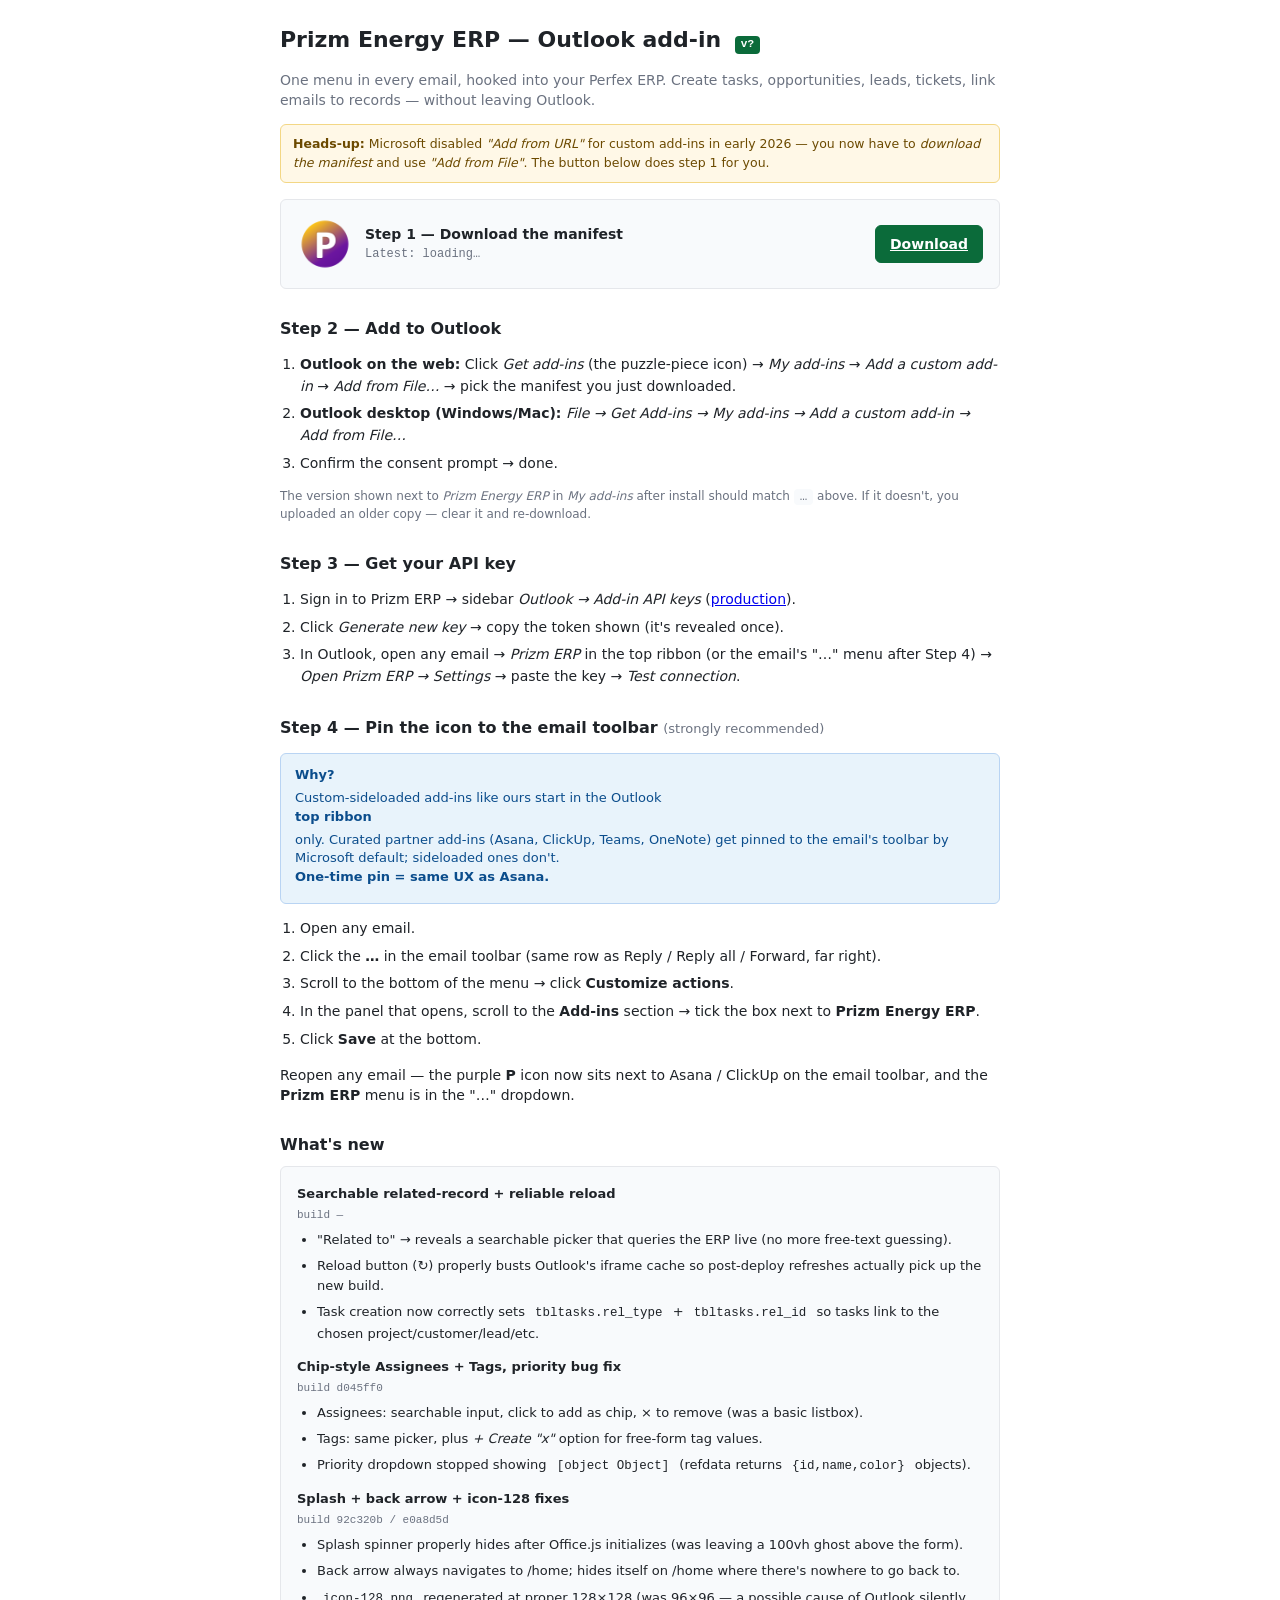
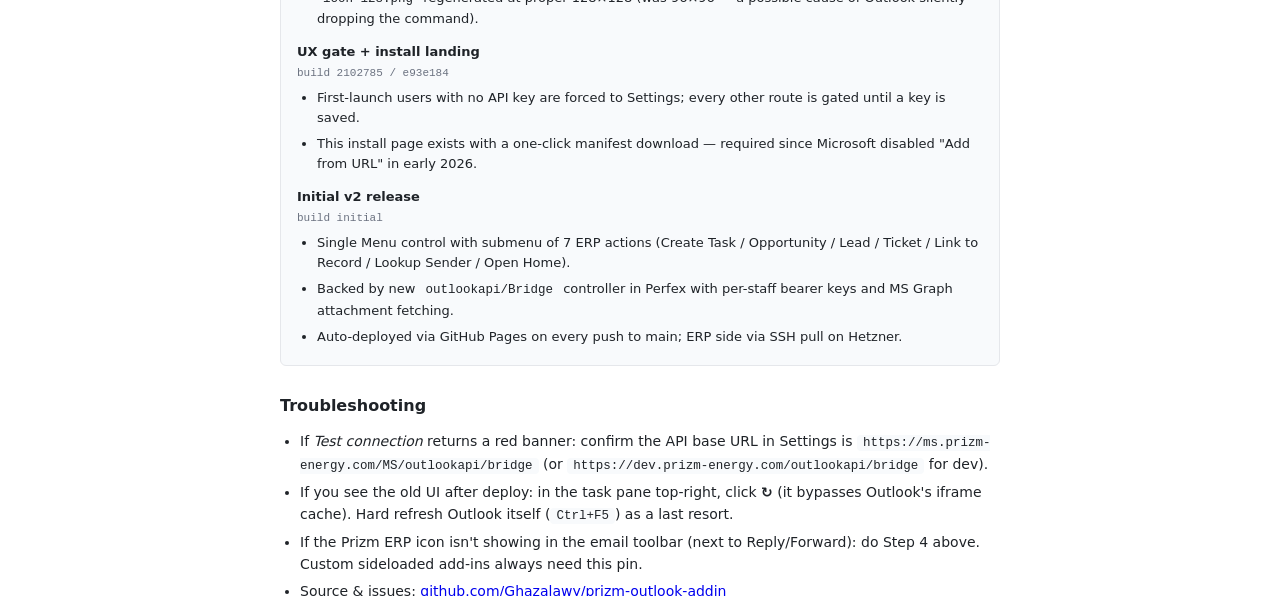
==== src/index.html @ 43ecca9c "feat(install): version stamping + changelog + prominent pin step User couldn't tell if the manifest " ====
<!doctype html>
<html lang="en">
<head>
  <meta charset="UTF-8" />
  <meta name="viewport" content="width=device-width, initial-scale=1" />
  <meta http-equiv="Cache-Control" content="no-cache, no-store, must-revalidate" />
  <title>Install — Prizm Energy ERP add-in</title>
  <link rel="stylesheet" href="styles/taskpane.css?v=DEPLOY_VERSION" />
  <style>
    body { max-width: 760px; margin: 0 auto; padding: 24px 20px 60px; font-size: 14px; }
    h1, h2 { margin: 0 0 8px; }
    h1 { font-size: 22px; }
    h2 { font-size: 16px; margin-top: 28px; }
    h3 { font-size: 14px; margin: 14px 0 4px; }
    ol, ul { padding-left: 20px; }
    ol li, ul li { margin: 6px 0; line-height: 1.55; }
    .download-row {
      display: flex; align-items: center; gap: 12px;
      padding: 16px; margin: 16px 0;
      background: var(--prizm-row); border: 1px solid var(--prizm-border);
      border-radius: var(--prizm-radius);
    }
    .download-row img { width: 56px; height: 56px; }
    .download-row .meta { flex: 1; }
    .download-row .meta .title { font-weight: 600; }
    .download-row .meta .sub   { color: var(--prizm-muted); font-size: 12px; margin-top: 2px; font-family: var(--prizm-mono); }
    code { background: var(--prizm-row); padding: 1px 6px; border-radius: 4px; font-size: 12.5px; }
    .changed-note {
      background: #fff8e7; border: 1px solid #f3d785; color: #6c4a00;
      padding: 10px 12px; border-radius: var(--prizm-radius); font-size: 12.5px;
      margin: 12px 0;
    }
    .pin-call {
      background: #e8f3fb; border: 1px solid #b9d4f3; color: #0b4d8c;
      padding: 12px 14px; border-radius: var(--prizm-radius);
      font-size: 13px; margin: 14px 0;
    }
    .pin-call strong { display: block; margin-bottom: 4px; }
    .changelog {
      background: var(--prizm-row); border: 1px solid var(--prizm-border);
      border-radius: var(--prizm-radius); padding: 12px 16px; margin: 10px 0;
    }
    .changelog .entry { margin: 6px 0 14px; }
    .changelog .entry:last-child { margin-bottom: 4px; }
    .changelog .entry h4 { margin: 4px 0 4px; font-size: 13px; }
    .changelog .entry .meta { font-family: var(--prizm-mono); font-size: 11px; color: var(--prizm-muted); }
    .changelog .entry ul { margin: 4px 0 0; font-size: 13px; }
    .ver-tag {
      display: inline-block;
      background: var(--prizm-primary); color: white;
      font-family: var(--prizm-mono);
      font-size: 11px; padding: 1px 6px;
      border-radius: 4px; margin-left: 6px;
    }
    @media (prefers-color-scheme: dark) {
      .changed-note { background: #2b220c; color: #f5d27b; border-color: #614a14; }
      .pin-call     { background: #0c1f2e; color: #b6d4f4; border-color: #244a73; }
    }
  </style>
</head>
<body class="ms-Fabric">

  <h1>Prizm Energy ERP — Outlook add-in <span id="verTag" class="ver-tag">loading…</span></h1>
  <p style="color: var(--prizm-muted)">
    One menu in every email, hooked into your Perfex ERP. Create tasks,
    opportunities, leads, tickets, link emails to records — without leaving Outlook.
  </p>

  <div class="changed-note">
    <strong>Heads-up:</strong> Microsoft disabled <em>"Add from URL"</em> for custom add-ins
    in early 2026 — you now have to <em>download the manifest</em> and use <em>"Add from File"</em>.
    The button below does step 1 for you.
  </div>

  <div class="download-row">
    <img src="assets/icon-64.png" alt="" />
    <div class="meta">
      <div class="title">Step 1 — Download the manifest</div>
      <div class="sub" id="dlMeta">Latest: loading…</div>
    </div>
    <a class="btn" href="manifest.xml" download="prizm-outlook-addin-manifest.xml">Download</a>
  </div>

  <h2>Step 2 — Add to Outlook</h2>
  <ol>
    <li><strong>Outlook on the web:</strong> Click <em>Get add-ins</em> (the puzzle-piece icon) → <em>My add-ins</em> → <em>Add a custom add-in</em> → <em>Add from File…</em> → pick the manifest you just downloaded.</li>
    <li><strong>Outlook desktop (Windows/Mac):</strong> <em>File → Get Add-ins → My add-ins → Add a custom add-in → Add from File…</em></li>
    <li>Confirm the consent prompt → done.</li>
  </ol>
  <p class="meta" style="color: var(--prizm-muted); font-size: 12px; margin-top: 6px;">
    The version shown next to <em>Prizm Energy ERP</em> in <em>My add-ins</em> after install should match
    <code id="manifestVerInline">…</code> above. If it doesn't, you uploaded an older copy — clear it
    and re-download.
  </p>

  <h2>Step 3 — Get your API key</h2>
  <ol>
    <li>Sign in to Prizm ERP → sidebar <em>Outlook → Add-in API keys</em>
        (<a href="https://ms.prizm-energy.com/MS/admin/outlookapi/keys" target="_blank" rel="noopener">production</a>).</li>
    <li>Click <em>Generate new key</em> → copy the token shown (it's revealed once).</li>
    <li>In Outlook, open any email → <em>Prizm ERP</em> in the top ribbon (or the email's "…" menu after Step 4) → <em>Open Prizm ERP → Settings</em> → paste the key → <em>Test connection</em>.</li>
  </ol>

  <h2>Step 4 — Pin the icon to the email toolbar <span style="color: var(--prizm-muted); font-weight: normal; font-size: 13px;">(strongly recommended)</span></h2>

  <div class="pin-call">
    <strong>Why?</strong>
    Custom-sideloaded add-ins like ours start in the Outlook <strong>top ribbon</strong> only.
    Curated partner add-ins (Asana, ClickUp, Teams, OneNote) get pinned to the email's
    toolbar by Microsoft default; sideloaded ones don't. <strong>One-time pin = same UX as Asana.</strong>
  </div>

  <ol>
    <li>Open any email.</li>
    <li>Click the <strong>…</strong> in the email toolbar (same row as Reply / Reply all / Forward, far right).</li>
    <li>Scroll to the bottom of the menu → click <strong>Customize actions</strong>.</li>
    <li>In the panel that opens, scroll to the <strong>Add-ins</strong> section → tick the box next to <strong>Prizm Energy ERP</strong>.</li>
    <li>Click <strong>Save</strong> at the bottom.</li>
  </ol>
  <p>Reopen any email — the purple <strong>P</strong> icon now sits next to Asana / ClickUp on the email toolbar, and the <strong>Prizm ERP</strong> menu is in the "…" dropdown.</p>

  <h2>What's new</h2>
  <div class="changelog">

    <div class="entry">
      <h4>Searchable related-record + reliable reload</h4>
      <div class="meta" id="latestBuildTag">build —</div>
      <ul>
        <li>"Related to" → reveals a searchable picker that queries the ERP live (no more free-text guessing).</li>
        <li>Reload button (↻) properly busts Outlook's iframe cache so post-deploy refreshes actually pick up the new build.</li>
        <li>Task creation now correctly sets <code>tbltasks.rel_type</code> + <code>tbltasks.rel_id</code> so tasks link to the chosen project/customer/lead/etc.</li>
      </ul>
    </div>

    <div class="entry">
      <h4>Chip-style Assignees + Tags, priority bug fix</h4>
      <div class="meta">build d045ff0</div>
      <ul>
        <li>Assignees: searchable input, click to add as chip, × to remove (was a basic listbox).</li>
        <li>Tags: same picker, plus <em>+ Create "x"</em> option for free-form tag values.</li>
        <li>Priority dropdown stopped showing <code>[object Object]</code> (refdata returns <code>{id,name,color}</code> objects).</li>
      </ul>
    </div>

    <div class="entry">
      <h4>Splash + back arrow + icon-128 fixes</h4>
      <div class="meta">build 92c320b / e0a8d5d</div>
      <ul>
        <li>Splash spinner properly hides after Office.js initializes (was leaving a 100vh ghost above the form).</li>
        <li>Back arrow always navigates to /home; hides itself on /home where there's nowhere to go back to.</li>
        <li><code>icon-128.png</code> regenerated at proper 128×128 (was 96×96 — a possible cause of Outlook silently dropping the command).</li>
      </ul>
    </div>

    <div class="entry">
      <h4>UX gate + install landing</h4>
      <div class="meta">build 2102785 / e93e184</div>
      <ul>
        <li>First-launch users with no API key are forced to Settings; every other route is gated until a key is saved.</li>
        <li>This install page exists with a one-click manifest download — required since Microsoft disabled "Add from URL" in early 2026.</li>
      </ul>
    </div>

    <div class="entry">
      <h4>Initial v2 release</h4>
      <div class="meta">build initial</div>
      <ul>
        <li>Single Menu control with submenu of 7 ERP actions (Create Task / Opportunity / Lead / Ticket / Link to Record / Lookup Sender / Open Home).</li>
        <li>Backed by new <code>outlookapi/Bridge</code> controller in Perfex with per-staff bearer keys and MS Graph attachment fetching.</li>
        <li>Auto-deployed via GitHub Pages on every push to main; ERP side via SSH pull on Hetzner.</li>
      </ul>
    </div>

  </div>

  <h2>Troubleshooting</h2>
  <ul>
    <li>If <em>Test connection</em> returns a red banner: confirm the API base URL in Settings is <code>https://ms.prizm-energy.com/MS/outlookapi/bridge</code> (or <code>https://dev.prizm-energy.com/outlookapi/bridge</code> for dev).</li>
    <li>If you see the old UI after deploy: in the task pane top-right, click <strong>↻</strong> (it bypasses Outlook's iframe cache). Hard refresh Outlook itself (<code>Ctrl+F5</code>) as a last resort.</li>
    <li>If the Prizm ERP icon isn't showing in the email toolbar (next to Reply/Forward): do Step 4 above. Custom sideloaded add-ins always need this pin.</li>
    <li>Source &amp; issues: <a href="https://github.com/Ghazalawy/prizm-outlook-addin" target="_blank" rel="noopener">github.com/Ghazalawy/prizm-outlook-addin</a></li>
  </ul>

  <script>
    (function () {
      fetch('release-info.json', { cache: 'no-store' })
        .then((r) => r.json())
        .then((info) => {
          const vt = document.getElementById('verTag');
          const dl = document.getElementById('dlMeta');
          const inline = document.getElementById('manifestVerInline');
          const latest = document.getElementById('latestBuildTag');
          if (vt) vt.textContent = 'v' + info.manifestVersion;
          if (inline) inline.textContent = info.manifestVersion;
          if (dl) {
            const when = info.deployedAt ? new Date(info.deployedAt).toUTCString() : '';
            dl.textContent =
              'manifest v' + info.manifestVersion +
              '  •  build ' + info.buildId +
              (when ? '  •  deployed ' + when : '');
          }
          if (latest) latest.textContent = 'build ' + info.buildId;
        })
        .catch(() => {
          const vt = document.getElementById('verTag'); if (vt) vt.textContent = 'v?';
        });
    })();
  </script>
</body>
</html>
---- src/styles/taskpane.css ----
/* =========================================================================
   Prizm ERP add-in — taskpane styles
   Goals: clean, Fluent-flavoured, dark/light aware, no jQuery, no Select2.
   ========================================================================= */

:root {
  --prizm-primary: #0b6b3a;        /* Prizm Energy green */
  --prizm-primary-hover: #0e8047;
  --prizm-accent: #f7a800;
  --prizm-bg: #ffffff;
  --prizm-fg: #1f2328;
  --prizm-muted: #6b7280;
  --prizm-border: #e5e7eb;
  --prizm-row: #f8fafc;
  --prizm-danger: #b3261e;
  --prizm-radius: 6px;
  --prizm-shadow: 0 1px 2px rgba(0,0,0,.06), 0 1px 3px rgba(0,0,0,.08);
  --prizm-mono: ui-monospace, SFMono-Regular, Menlo, Consolas, monospace;
}

@media (prefers-color-scheme: dark) {
  :root {
    --prizm-bg: #1f2328;
    --prizm-fg: #f3f4f6;
    --prizm-muted: #9ca3af;
    --prizm-border: #374151;
    --prizm-row: #262b31;
  }
}

* { box-sizing: border-box; }
html, body {
  margin: 0;
  padding: 0;
  height: 100%;
  background: var(--prizm-bg);
  color: var(--prizm-fg);
  font-family: "Segoe UI", system-ui, -apple-system, "Helvetica Neue", Arial, sans-serif;
  font-size: 13px;
  line-height: 1.45;
}

/* ---------- Splash ---------- */
.splash {
  display: flex; flex-direction: column; align-items: center; justify-content: center;
  height: 100%; gap: 10px;
}

/* The [hidden] attribute would normally apply display:none, but the class
   rules above override it on specificity. These explicit selectors restore
   the standard behaviour so JS toggling `el.hidden = true` actually hides
   the element instead of leaving a 100%-tall ghost in the layout. */
.splash[hidden],
.topbar[hidden],
.view[hidden],
.footer[hidden] { display: none !important; }
.splash__logo { width: 64px; height: 64px; object-fit: contain; }
.splash__title { font-size: 14px; color: var(--prizm-muted); }
.splash__spinner {
  width: 20px; height: 20px;
  border: 2px solid var(--prizm-border);
  border-top-color: var(--prizm-primary);
  border-radius: 50%;
  animation: spin 0.8s linear infinite;
}
@keyframes spin { to { transform: rotate(360deg); } }

/* ---------- Topbar ---------- */
.topbar {
  display: flex; align-items: center; gap: 8px;
  padding: 8px 10px;
  border-bottom: 1px solid var(--prizm-border);
  background: var(--prizm-bg);
  position: sticky; top: 0; z-index: 10;
}
.topbar__back, .topbar__reload {
  background: transparent;
  border: 1px solid transparent;
  color: var(--prizm-fg);
  width: 28px; height: 28px;
  border-radius: var(--prizm-radius);
  cursor: pointer;
  font-size: 16px;
  line-height: 1;
}
.topbar__back:hover, .topbar__reload:hover {
  background: var(--prizm-row);
  border-color: var(--prizm-border);
}
.topbar__crumb {
  flex: 1;
  font-weight: 600;
  font-size: 13px;
  overflow: hidden;
  text-overflow: ellipsis;
  white-space: nowrap;
}

/* ---------- Main view ---------- */
.view { padding: 12px; }

/* ---------- Cards (used by home / link-record / lookup-sender) ---------- */
.card {
  background: var(--prizm-row);
  border: 1px solid var(--prizm-border);
  border-radius: var(--prizm-radius);
  padding: 10px 12px;
  margin-bottom: 8px;
}
.card h3 { margin: 0 0 4px 0; font-size: 13px; }
.card p  { margin: 0; color: var(--prizm-muted); font-size: 12px; }

/* ---------- Action grid (Home view) ---------- */
.action-grid {
  display: grid;
  grid-template-columns: 1fr 1fr;
  gap: 8px;
}
.action-tile {
  display: flex; flex-direction: column; align-items: flex-start;
  background: var(--prizm-row);
  border: 1px solid var(--prizm-border);
  border-radius: var(--prizm-radius);
  padding: 10px;
  cursor: pointer;
  text-align: left;
  color: var(--prizm-fg);
  font: inherit;
  transition: transform 0.05s ease, border-color 0.1s ease;
}
.action-tile:hover { border-color: var(--prizm-primary); }
.action-tile:active { transform: scale(0.98); }
.action-tile__icon { font-size: 18px; margin-bottom: 6px; }
.action-tile__title { font-weight: 600; font-size: 12.5px; }
.action-tile__sub   { color: var(--prizm-muted); font-size: 11.5px; margin-top: 2px; }

/* ---------- Email context banner ---------- */
.ctx {
  font-size: 11.5px;
  background: var(--prizm-row);
  border: 1px solid var(--prizm-border);
  border-radius: var(--prizm-radius);
  padding: 8px 10px;
  margin-bottom: 10px;
}
.ctx__row { display: flex; gap: 6px; align-items: baseline; }
.ctx__label { color: var(--prizm-muted); min-width: 50px; }
.ctx__value { flex: 1; overflow: hidden; text-overflow: ellipsis; white-space: nowrap; }

/* ---------- Forms ---------- */
.field { margin-bottom: 10px; }
.field__row { display: flex; gap: 8px; }
.field__row > .field { flex: 1; margin-bottom: 0; }
.field label {
  display: block; font-size: 11.5px; font-weight: 600;
  margin-bottom: 4px; color: var(--prizm-fg);
}
.field .required { color: var(--prizm-danger); margin-left: 2px; }
.field input[type="text"],
.field input[type="number"],
.field input[type="email"],
.field input[type="date"],
.field input[type="search"],
.field textarea,
.field select {
  width: 100%;
  padding: 6px 8px;
  border: 1px solid var(--prizm-border);
  border-radius: var(--prizm-radius);
  background: var(--prizm-bg);
  color: var(--prizm-fg);
  font: inherit;
  outline: none;
}
.field textarea { min-height: 70px; resize: vertical; font-family: inherit; }
.field input:focus, .field select:focus, .field textarea:focus {
  border-color: var(--prizm-primary);
  box-shadow: 0 0 0 2px rgba(11,107,58,0.15);
}
.field__hint { font-size: 11px; color: var(--prizm-muted); margin-top: 3px; }
.field__check { display: flex; align-items: center; gap: 6px; font-size: 12px; }

/* ---------- Buttons ---------- */
.btn {
  appearance: none;
  border: 1px solid var(--prizm-primary);
  background: var(--prizm-primary);
  color: white;
  padding: 8px 14px;
  font: inherit; font-weight: 600;
  border-radius: var(--prizm-radius);
  cursor: pointer;
  display: inline-flex; align-items: center; gap: 6px;
}
.btn:hover { background: var(--prizm-primary-hover); border-color: var(--prizm-primary-hover); }
.btn:disabled { opacity: 0.55; cursor: not-allowed; }
.btn--ghost {
  background: transparent;
  color: var(--prizm-fg);
  border-color: var(--prizm-border);
}
.btn--ghost:hover { background: var(--prizm-row); border-color: var(--prizm-muted); }
.btn--block { width: 100%; justify-content: center; }
.btn-row { display: flex; gap: 8px; margin-top: 10px; }

/* ---------- Chips picker (searchable multi-select) ---------- */
.chips { position: relative; }
.chips__row {
  display: flex; flex-wrap: wrap; gap: 4px;
  min-height: 22px;
  margin-bottom: 4px;
}
.chip {
  display: inline-flex; align-items: center; gap: 2px;
  background: var(--prizm-primary); color: white;
  padding: 2px 4px 2px 8px;
  border-radius: 12px;
  font-size: 11.5px;
  line-height: 1.4;
}
.chip__name { white-space: nowrap; }
.chip__x {
  background: transparent; border: none; color: white;
  cursor: pointer;
  width: 16px; height: 16px;
  padding: 0;
  border-radius: 50%;
  font-size: 14px;
  line-height: 1;
  display: inline-flex; align-items: center; justify-content: center;
}
.chip__x:hover { background: rgba(255,255,255,0.25); }

.chips__input {
  width: 100%;
  padding: 6px 8px;
  border: 1px solid var(--prizm-border);
  border-radius: var(--prizm-radius);
  background: var(--prizm-bg);
  color: var(--prizm-fg);
  font: inherit;
  outline: none;
}
.chips__input:focus { border-color: var(--prizm-primary); box-shadow: 0 0 0 2px rgba(11,107,58,0.15); }

.chips__dropdown {
  position: absolute; top: calc(100% + 2px); left: 0; right: 0;
  z-index: 50;
  background: var(--prizm-bg);
  border: 1px solid var(--prizm-border);
  border-radius: var(--prizm-radius);
  max-height: 200px; overflow-y: auto;
  box-shadow: var(--prizm-shadow);
}
.chips__opt {
  display: block; width: 100%;
  padding: 6px 10px;
  background: transparent; border: none; text-align: left;
  font: inherit; color: var(--prizm-fg);
  cursor: pointer;
}
.chips__opt:hover { background: var(--prizm-row); }
.chips__opt--create { color: var(--prizm-primary); font-weight: 500; }
.chips__opt-title { font-size: 12.5px; line-height: 1.3; }
.chips__opt-sub   { font-size: 11px; color: var(--prizm-muted); margin-top: 1px; }
.chips__empty {
  padding: 8px 10px; color: var(--prizm-muted); font-size: 12px;
}

/* ---------- Toasts / banners ---------- */
.banner {
  padding: 8px 10px;
  margin: 8px 0;
  border-radius: var(--prizm-radius);
  font-size: 12px;
}
.banner--ok    { background: #e7f6ec; color: #0b6b3a; border: 1px solid #b6e2c4; }
.banner--err   { background: #fde7e7; color: #b3261e; border: 1px solid #f3b9b9; }
.banner--info  { background: #e7f0fb; color: #0b4d8c; border: 1px solid #b9d4f3; }

/* ---------- Footer ---------- */
.footer {
  position: sticky; bottom: 0;
  padding: 6px 10px;
  border-top: 1px solid var(--prizm-border);
  background: var(--prizm-bg);
  font-size: 11px; color: var(--prizm-muted);
  display: flex; justify-content: center; gap: 6px;
}
.footer__sep { opacity: 0.5; }
.footer a { color: var(--prizm-muted); text-decoration: none; }
.footer a:hover { color: var(--prizm-primary); }
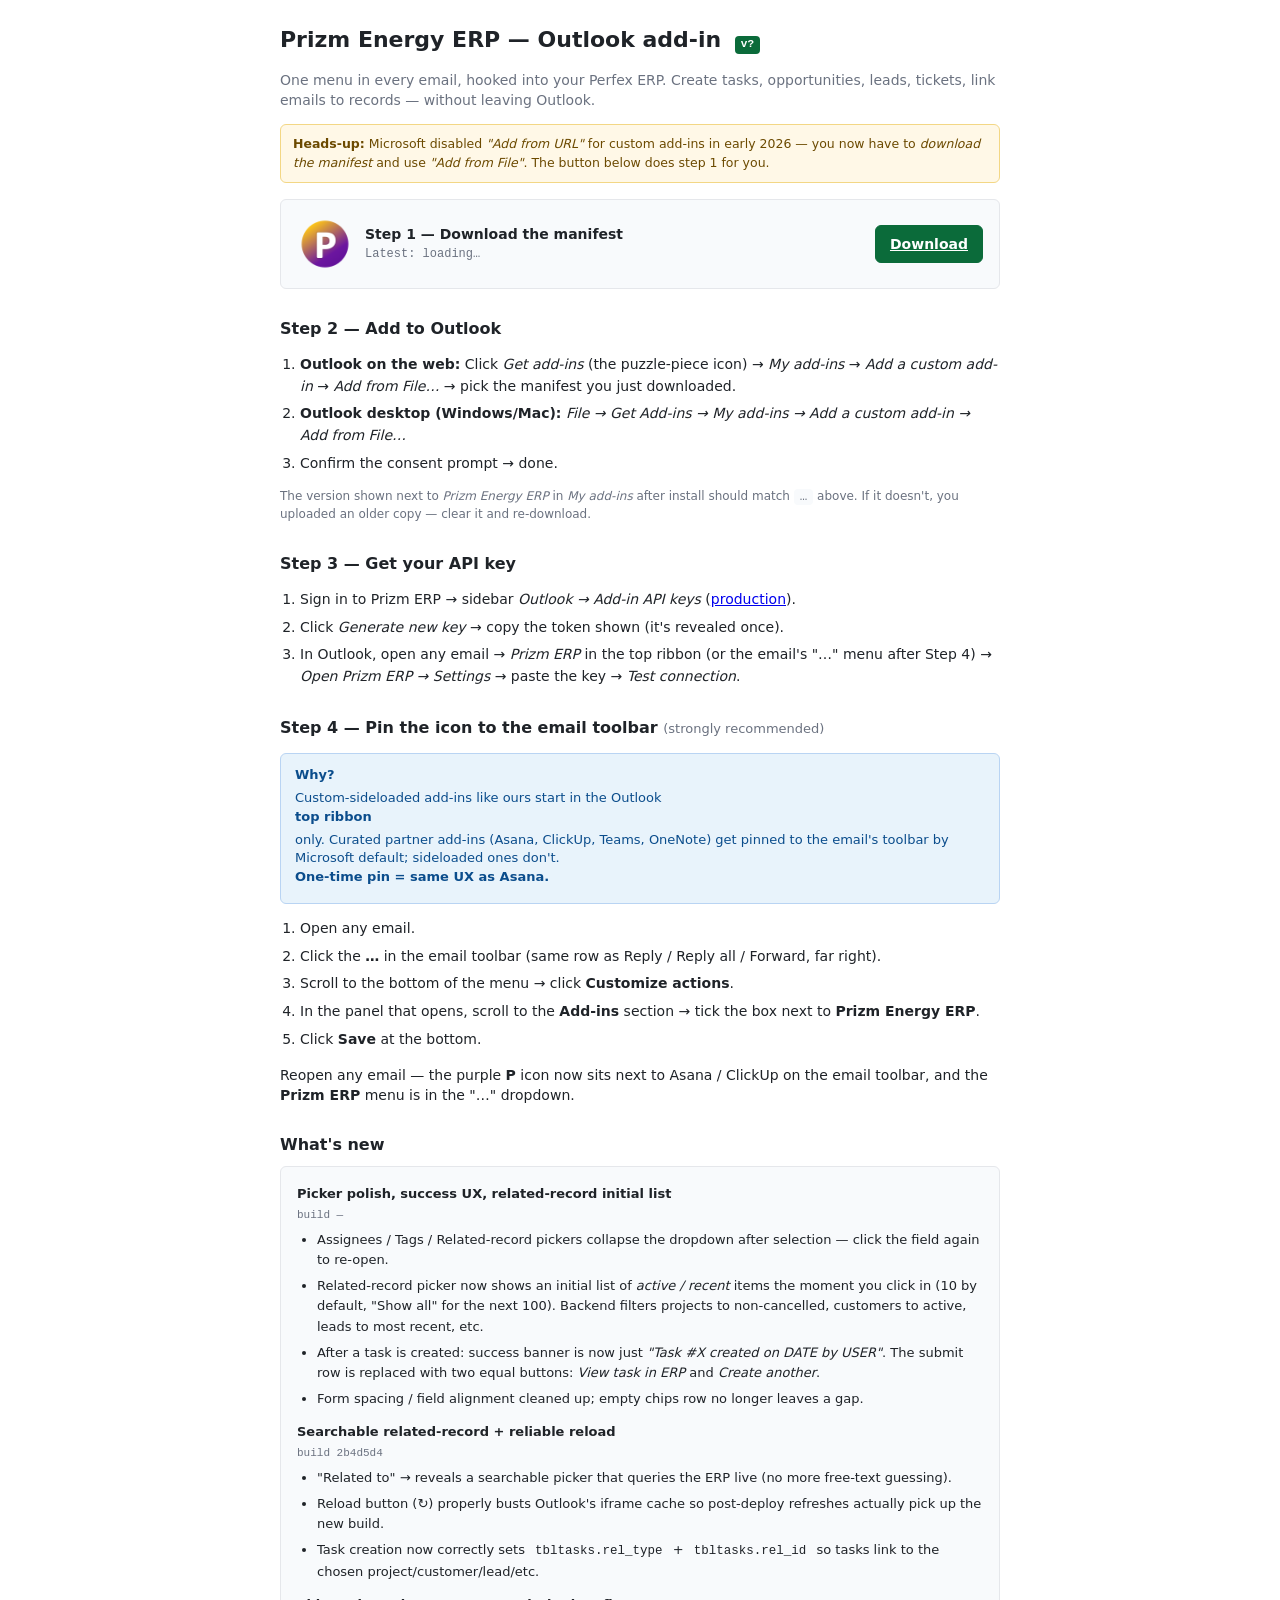
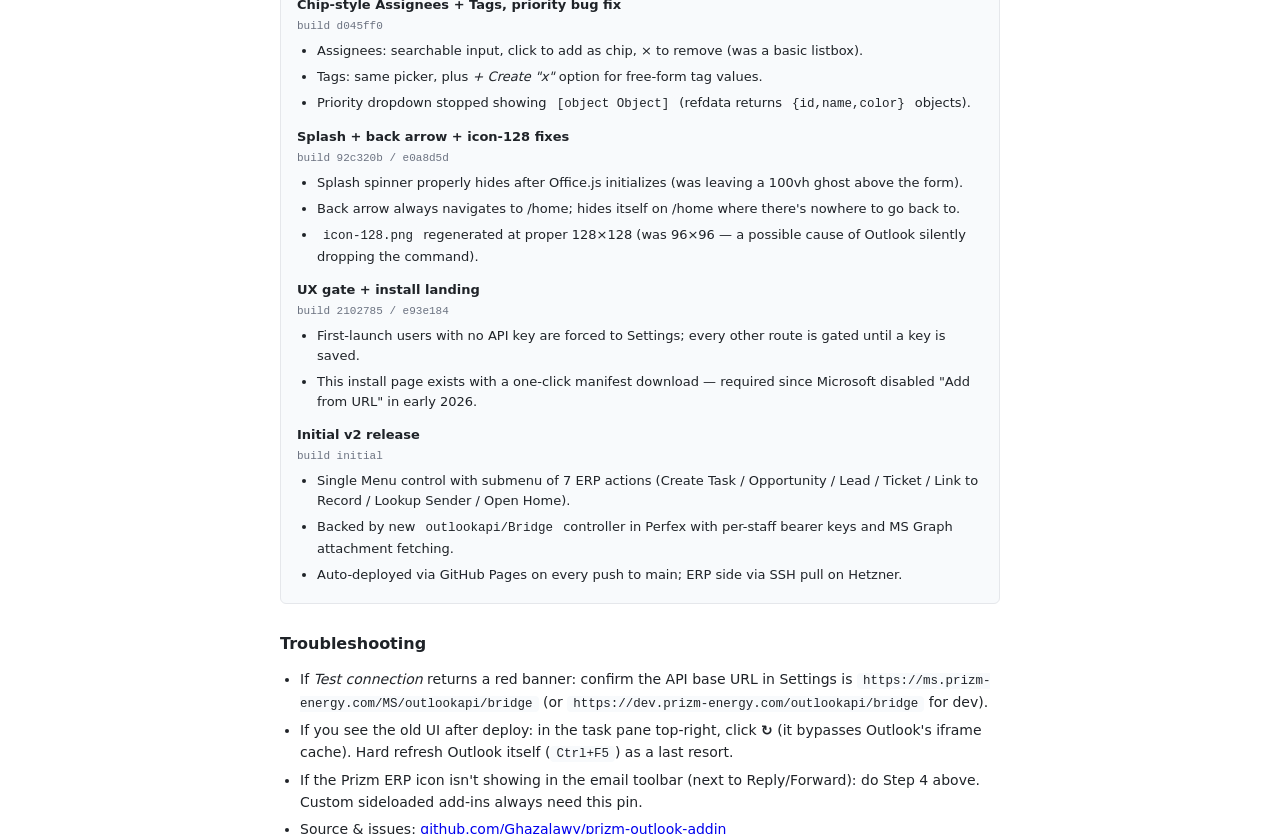
==== commit 7327844b: "feat(create-task): UX polish — collapse-on-pick, initial list, success buttons - ui.chipsPicker: pic" ====
--- a/src/index.html
+++ b/src/index.html
@@ -123,8 +123,19 @@
   <div class="changelog">
 
     <div class="entry">
+      <h4>Picker polish, success UX, related-record initial list</h4>
+      <div class="meta" id="latestBuildTag">build —</div>
+      <ul>
+        <li>Assignees / Tags / Related-record pickers collapse the dropdown after selection — click the field again to re-open.</li>
+        <li>Related-record picker now shows an initial list of <em>active / recent</em> items the moment you click in (10 by default, "Show all" for the next 100). Backend filters projects to non-cancelled, customers to active, leads to most recent, etc.</li>
+        <li>After a task is created: success banner is now just <em>"Task #X created on DATE by USER"</em>. The submit row is replaced with two equal buttons: <em>View task in ERP</em> and <em>Create another</em>.</li>
+        <li>Form spacing / field alignment cleaned up; empty chips row no longer leaves a gap.</li>
+      </ul>
+    </div>
+
+    <div class="entry">
       <h4>Searchable related-record + reliable reload</h4>
-      <div class="meta" id="latestBuildTag">build —</div>
+      <div class="meta">build 2b4d5d4</div>
       <ul>
         <li>"Related to" → reveals a searchable picker that queries the ERP live (no more free-text guessing).</li>
         <li>Reload button (↻) properly busts Outlook's iframe cache so post-deploy refreshes actually pick up the new build.</li>
--- a/src/styles/taskpane.css
+++ b/src/styles/taskpane.css
@@ -148,12 +148,12 @@
 .ctx__value { flex: 1; overflow: hidden; text-overflow: ellipsis; white-space: nowrap; }
 
 /* ---------- Forms ---------- */
-.field { margin-bottom: 10px; }
-.field__row { display: flex; gap: 8px; }
+.field { margin-bottom: 12px; }
+.field__row { display: flex; gap: 10px; align-items: flex-start; }
 .field__row > .field { flex: 1; margin-bottom: 0; }
 .field label {
   display: block; font-size: 11.5px; font-weight: 600;
-  margin-bottom: 4px; color: var(--prizm-fg);
+  margin-bottom: 5px; color: var(--prizm-fg);
 }
 .field .required { color: var(--prizm-danger); margin-left: 2px; }
 .field input[type="text"],
@@ -201,15 +201,17 @@
 }
 .btn--ghost:hover { background: var(--prizm-row); border-color: var(--prizm-muted); }
 .btn--block { width: 100%; justify-content: center; }
-.btn-row { display: flex; gap: 8px; margin-top: 10px; }
+.btn-row { display: flex; gap: 10px; margin-top: 14px; }
+.btn-row > .btn { flex: 1; justify-content: center; }
+.btn-row--split > .btn { flex: 1 1 50%; }
 
 /* ---------- Chips picker (searchable multi-select) ---------- */
 .chips { position: relative; }
 .chips__row {
   display: flex; flex-wrap: wrap; gap: 4px;
-  min-height: 22px;
   margin-bottom: 4px;
 }
+.chips__row:empty { display: none; }  /* no empty placeholder gap when nothing picked */
 .chip {
   display: inline-flex; align-items: center; gap: 2px;
   background: var(--prizm-primary); color: white;
@@ -260,7 +262,14 @@
   cursor: pointer;
 }
 .chips__opt:hover { background: var(--prizm-row); }
-.chips__opt--create { color: var(--prizm-primary); font-weight: 500; }
+.chips__opt--create  { color: var(--prizm-primary); font-weight: 500; }
+.chips__opt--showall {
+  color: var(--prizm-primary);
+  font-weight: 500;
+  border-top: 1px solid var(--prizm-border);
+  text-align: center;
+  background: var(--prizm-row);
+}
 .chips__opt-title { font-size: 12.5px; line-height: 1.3; }
 .chips__opt-sub   { font-size: 11px; color: var(--prizm-muted); margin-top: 1px; }
 .chips__empty {
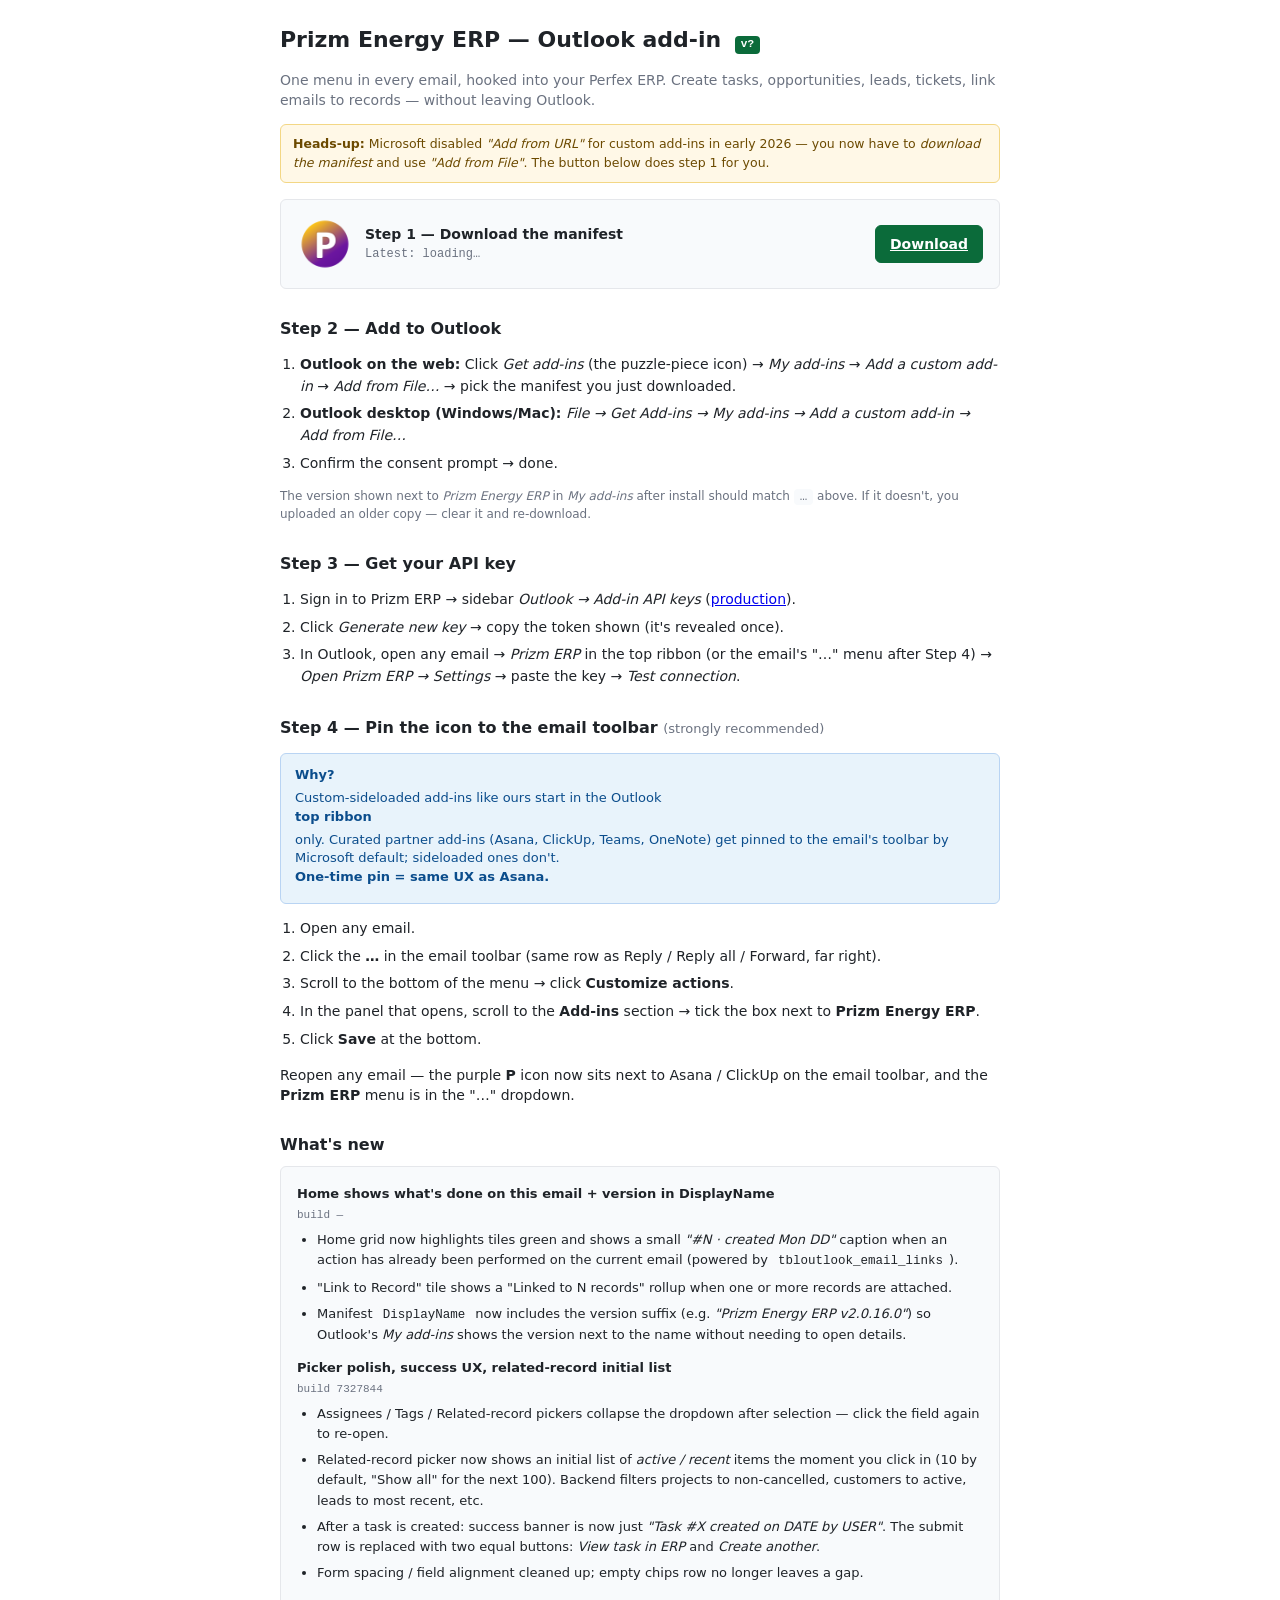
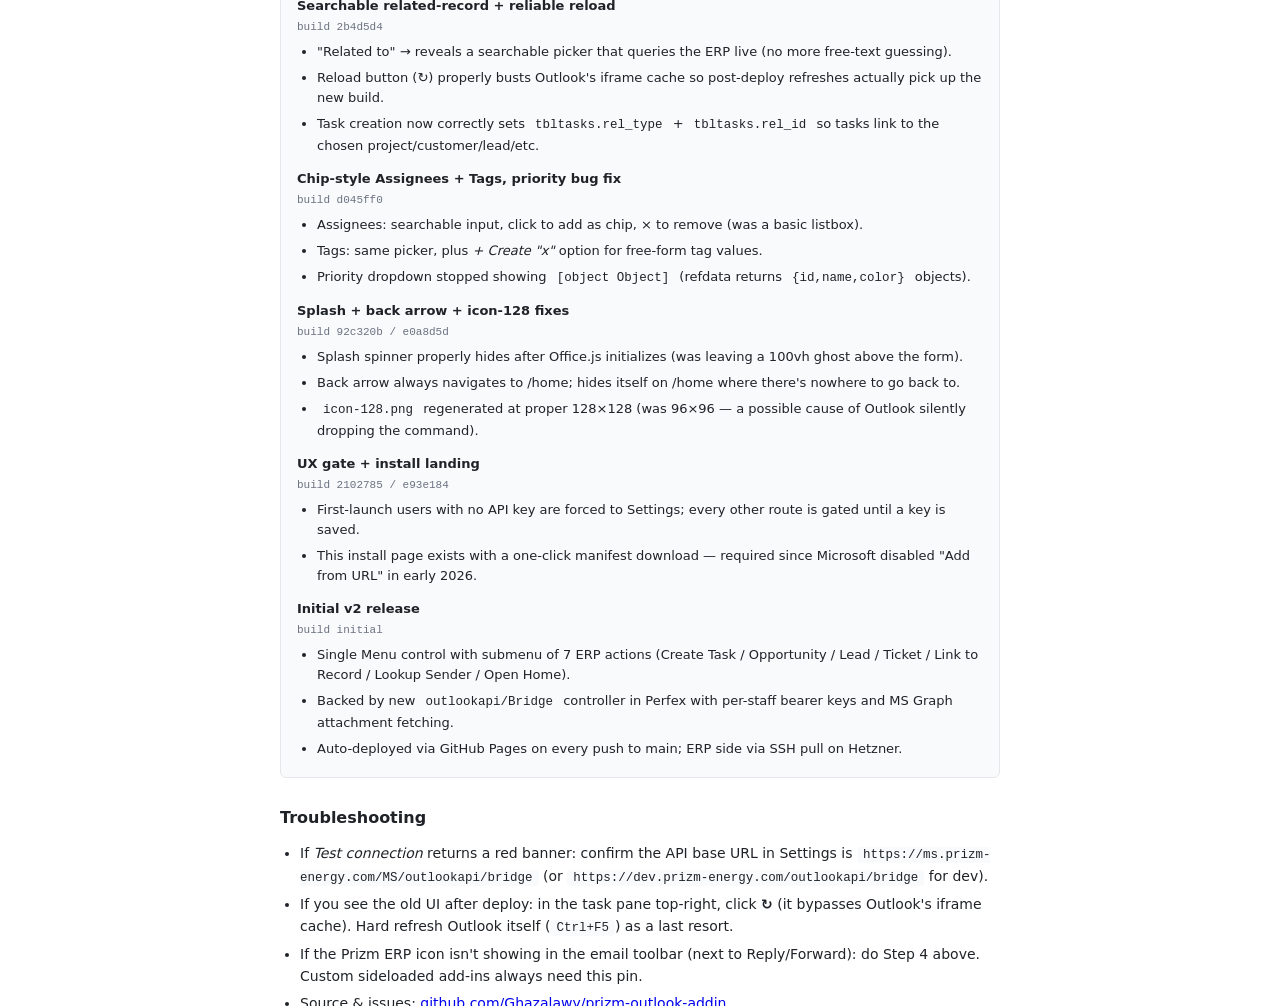
==== commit 5272df96: "feat: green Home tiles + version baked into DisplayName - views/home.js: fetches /email_status for t" ====
--- a/src/index.html
+++ b/src/index.html
@@ -123,8 +123,18 @@
   <div class="changelog">
 
     <div class="entry">
+      <h4>Home shows what's done on this email + version in DisplayName</h4>
+      <div class="meta" id="latestBuildTag">build —</div>
+      <ul>
+        <li>Home grid now highlights tiles green and shows a small <em>"#N · created Mon DD"</em> caption when an action has already been performed on the current email (powered by <code>tbloutlook_email_links</code>).</li>
+        <li>"Link to Record" tile shows a "Linked to N records" rollup when one or more records are attached.</li>
+        <li>Manifest <code>DisplayName</code> now includes the version suffix (e.g. <em>"Prizm Energy ERP v2.0.16.0"</em>) so Outlook's <em>My add-ins</em> shows the version next to the name without needing to open details.</li>
+      </ul>
+    </div>
+
+    <div class="entry">
       <h4>Picker polish, success UX, related-record initial list</h4>
-      <div class="meta" id="latestBuildTag">build —</div>
+      <div class="meta">build 7327844</div>
       <ul>
         <li>Assignees / Tags / Related-record pickers collapse the dropdown after selection — click the field again to re-open.</li>
         <li>Related-record picker now shows an initial list of <em>active / recent</em> items the moment you click in (10 by default, "Show all" for the next 100). Backend filters projects to non-cancelled, customers to active, leads to most recent, etc.</li>
--- a/src/styles/taskpane.css
+++ b/src/styles/taskpane.css
@@ -133,6 +133,23 @@
 .action-tile__icon { font-size: 18px; margin-bottom: 6px; }
 .action-tile__title { font-weight: 600; font-size: 12.5px; }
 .action-tile__sub   { color: var(--prizm-muted); font-size: 11.5px; margin-top: 2px; }
+.action-tile__done  {
+  font-size: 10.5px;
+  font-style: italic;
+  color: var(--prizm-primary);
+  margin-top: 4px;
+  font-weight: 500;
+}
+.action-tile--done {
+  background: #e7f6ec;
+  border-color: #b6e2c4;
+}
+.action-tile--done .action-tile__icon { color: var(--prizm-primary); }
+@media (prefers-color-scheme: dark) {
+  .action-tile--done { background: #14301e; border-color: #2a5b3a; }
+  .action-tile__done { color: #8fd6a8; }
+  .action-tile--done .action-tile__icon { color: #8fd6a8; }
+}
 
 /* ---------- Email context banner ---------- */
 .ctx {
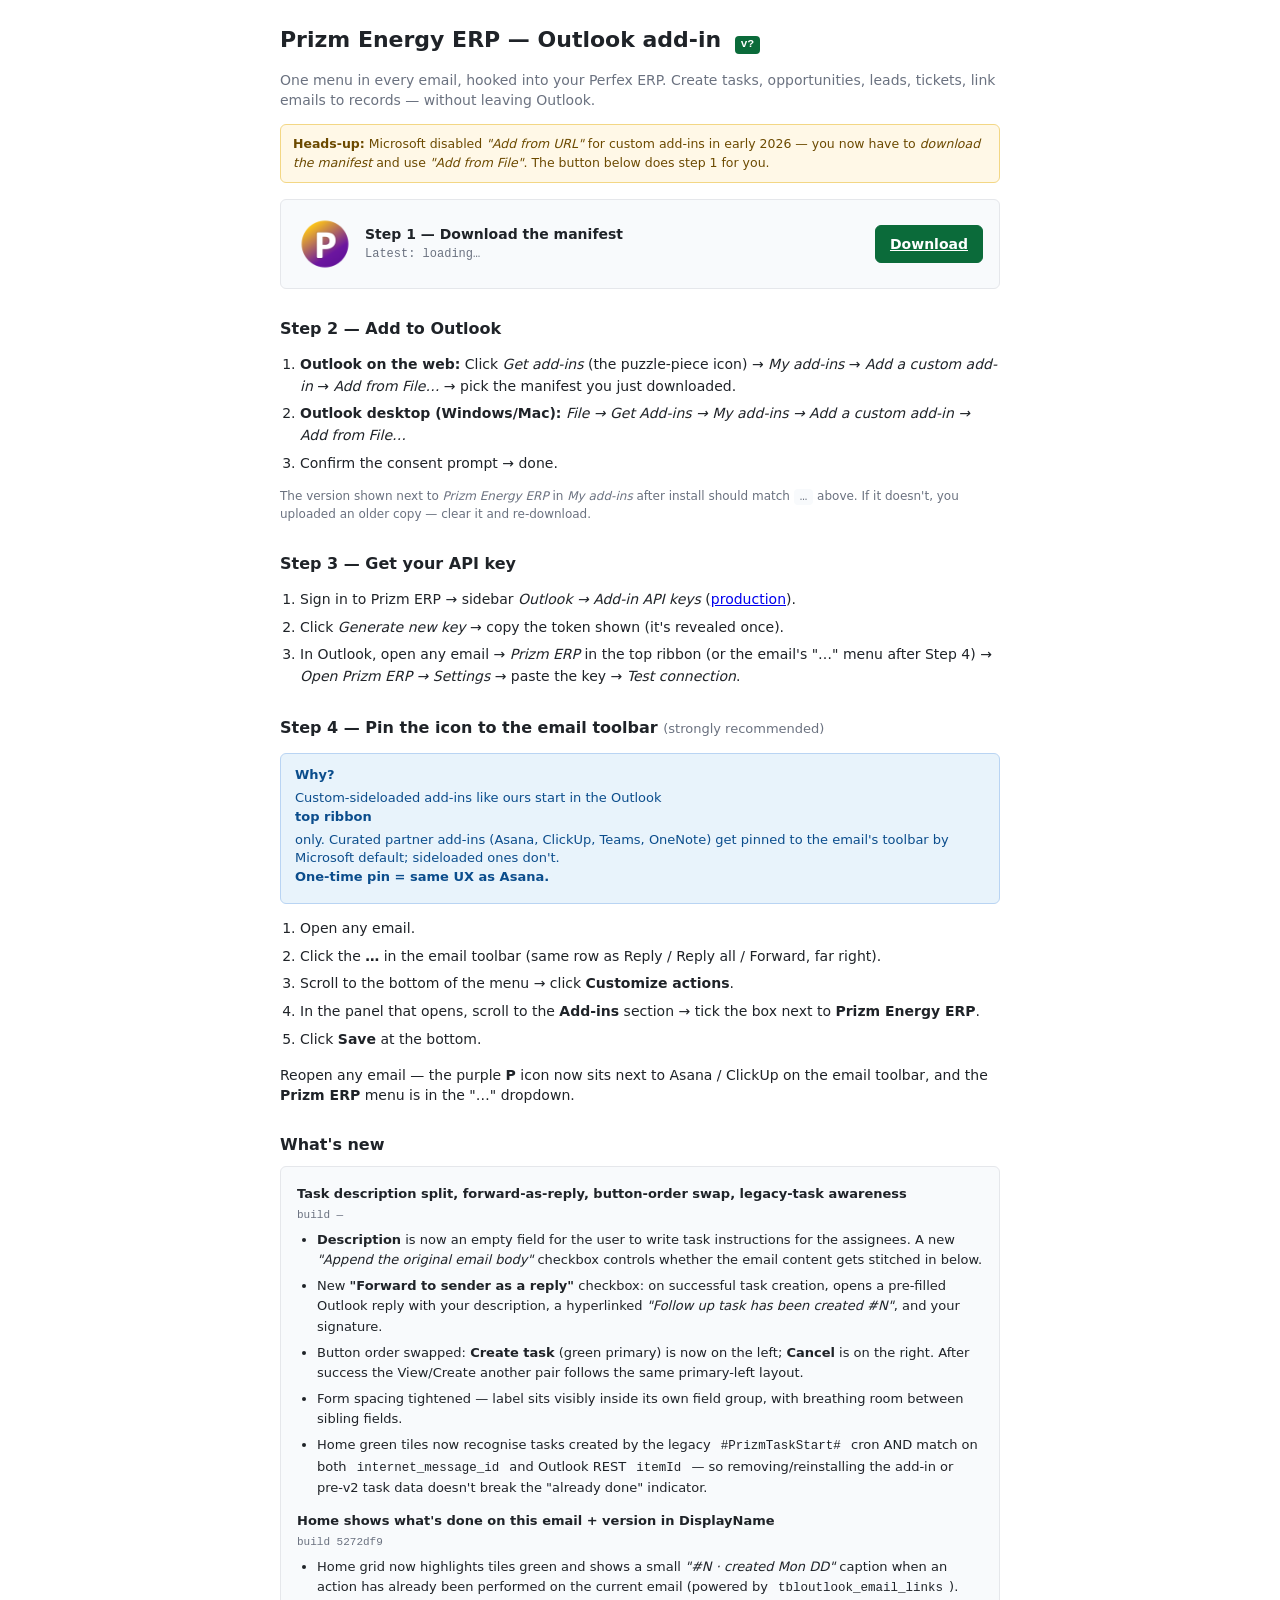
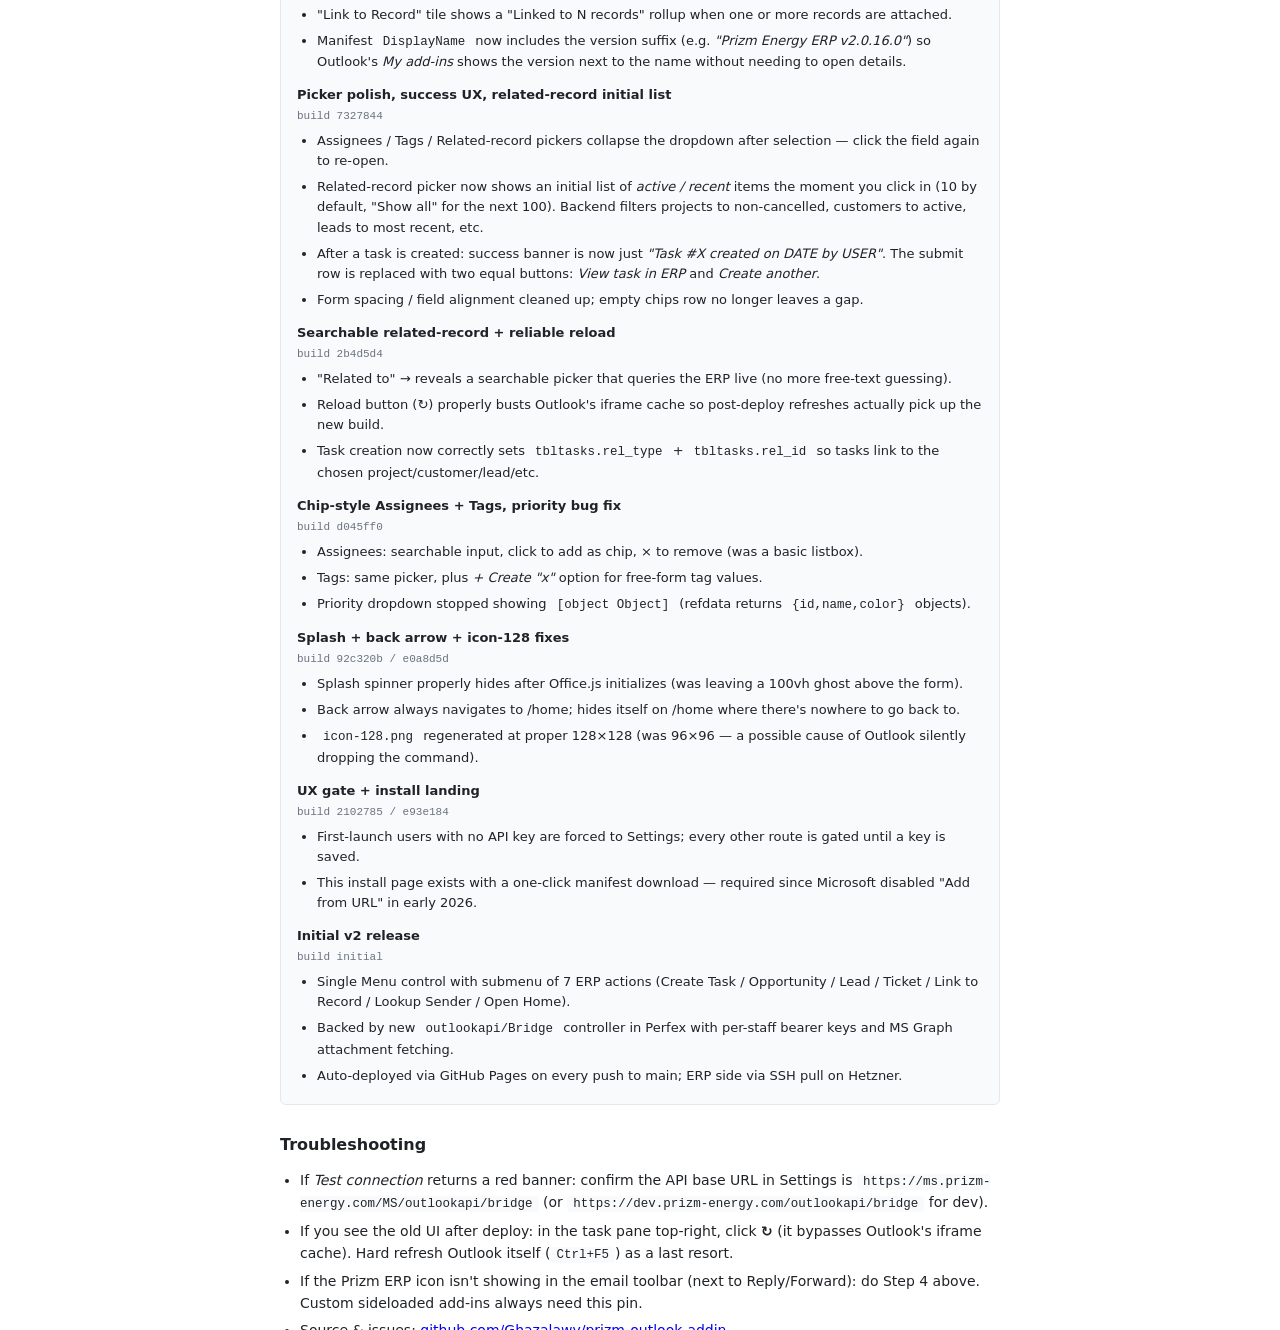
==== commit fd33b9a4: "feat(create-task): task instructions, forward-as-reply, swap buttons, polish Five UX fixes in one pa" ====
--- a/src/index.html
+++ b/src/index.html
@@ -123,8 +123,20 @@
   <div class="changelog">
 
     <div class="entry">
+      <h4>Task description split, forward-as-reply, button-order swap, legacy-task awareness</h4>
+      <div class="meta" id="latestBuildTag">build —</div>
+      <ul>
+        <li><strong>Description</strong> is now an empty field for the user to write task instructions for the assignees. A new <em>"Append the original email body"</em> checkbox controls whether the email content gets stitched in below.</li>
+        <li>New <strong>"Forward to sender as a reply"</strong> checkbox: on successful task creation, opens a pre-filled Outlook reply with your description, a hyperlinked <em>"Follow up task has been created #N"</em>, and your signature.</li>
+        <li>Button order swapped: <strong>Create task</strong> (green primary) is now on the left; <strong>Cancel</strong> is on the right. After success the View/Create another pair follows the same primary-left layout.</li>
+        <li>Form spacing tightened — label sits visibly inside its own field group, with breathing room between sibling fields.</li>
+        <li>Home green tiles now recognise tasks created by the legacy <code>#PrizmTaskStart#</code> cron AND match on both <code>internet_message_id</code> and Outlook REST <code>itemId</code> — so removing/reinstalling the add-in or pre-v2 task data doesn't break the "already done" indicator.</li>
+      </ul>
+    </div>
+
+    <div class="entry">
       <h4>Home shows what's done on this email + version in DisplayName</h4>
-      <div class="meta" id="latestBuildTag">build —</div>
+      <div class="meta">build 5272df9</div>
       <ul>
         <li>Home grid now highlights tiles green and shows a small <em>"#N · created Mon DD"</em> caption when an action has already been performed on the current email (powered by <code>tbloutlook_email_links</code>).</li>
         <li>"Link to Record" tile shows a "Linked to N records" rollup when one or more records are attached.</li>
--- a/src/styles/taskpane.css
+++ b/src/styles/taskpane.css
@@ -165,12 +165,14 @@
 .ctx__value { flex: 1; overflow: hidden; text-overflow: ellipsis; white-space: nowrap; }
 
 /* ---------- Forms ---------- */
-.field { margin-bottom: 12px; }
+/* Vertical rhythm: each .field should clearly belong to its own label.
+   Gap between fields > gap between label and its own input. */
+.field { margin-bottom: 14px; }
 .field__row { display: flex; gap: 10px; align-items: flex-start; }
 .field__row > .field { flex: 1; margin-bottom: 0; }
-.field label {
+.field > label {
   display: block; font-size: 11.5px; font-weight: 600;
-  margin-bottom: 5px; color: var(--prizm-fg);
+  margin-bottom: 6px; color: var(--prizm-fg);
 }
 .field .required { color: var(--prizm-danger); margin-left: 2px; }
 .field input[type="text"],
@@ -194,8 +196,13 @@
   border-color: var(--prizm-primary);
   box-shadow: 0 0 0 2px rgba(11,107,58,0.15);
 }
-.field__hint { font-size: 11px; color: var(--prizm-muted); margin-top: 3px; }
-.field__check { display: flex; align-items: center; gap: 6px; font-size: 12px; }
+.field__hint { font-size: 11px; color: var(--prizm-muted); margin-top: 4px; }
+.field__check {
+  display: flex; align-items: center; gap: 8px;
+  font-size: 12px;
+  margin: 6px 0;
+}
+.field__check label { margin: 0; cursor: pointer; }
 
 /* ---------- Buttons ---------- */
 .btn {
@@ -226,7 +233,7 @@
 .chips { position: relative; }
 .chips__row {
   display: flex; flex-wrap: wrap; gap: 4px;
-  margin-bottom: 4px;
+  margin: 0 0 6px;
 }
 .chips__row:empty { display: none; }  /* no empty placeholder gap when nothing picked */
 .chip {
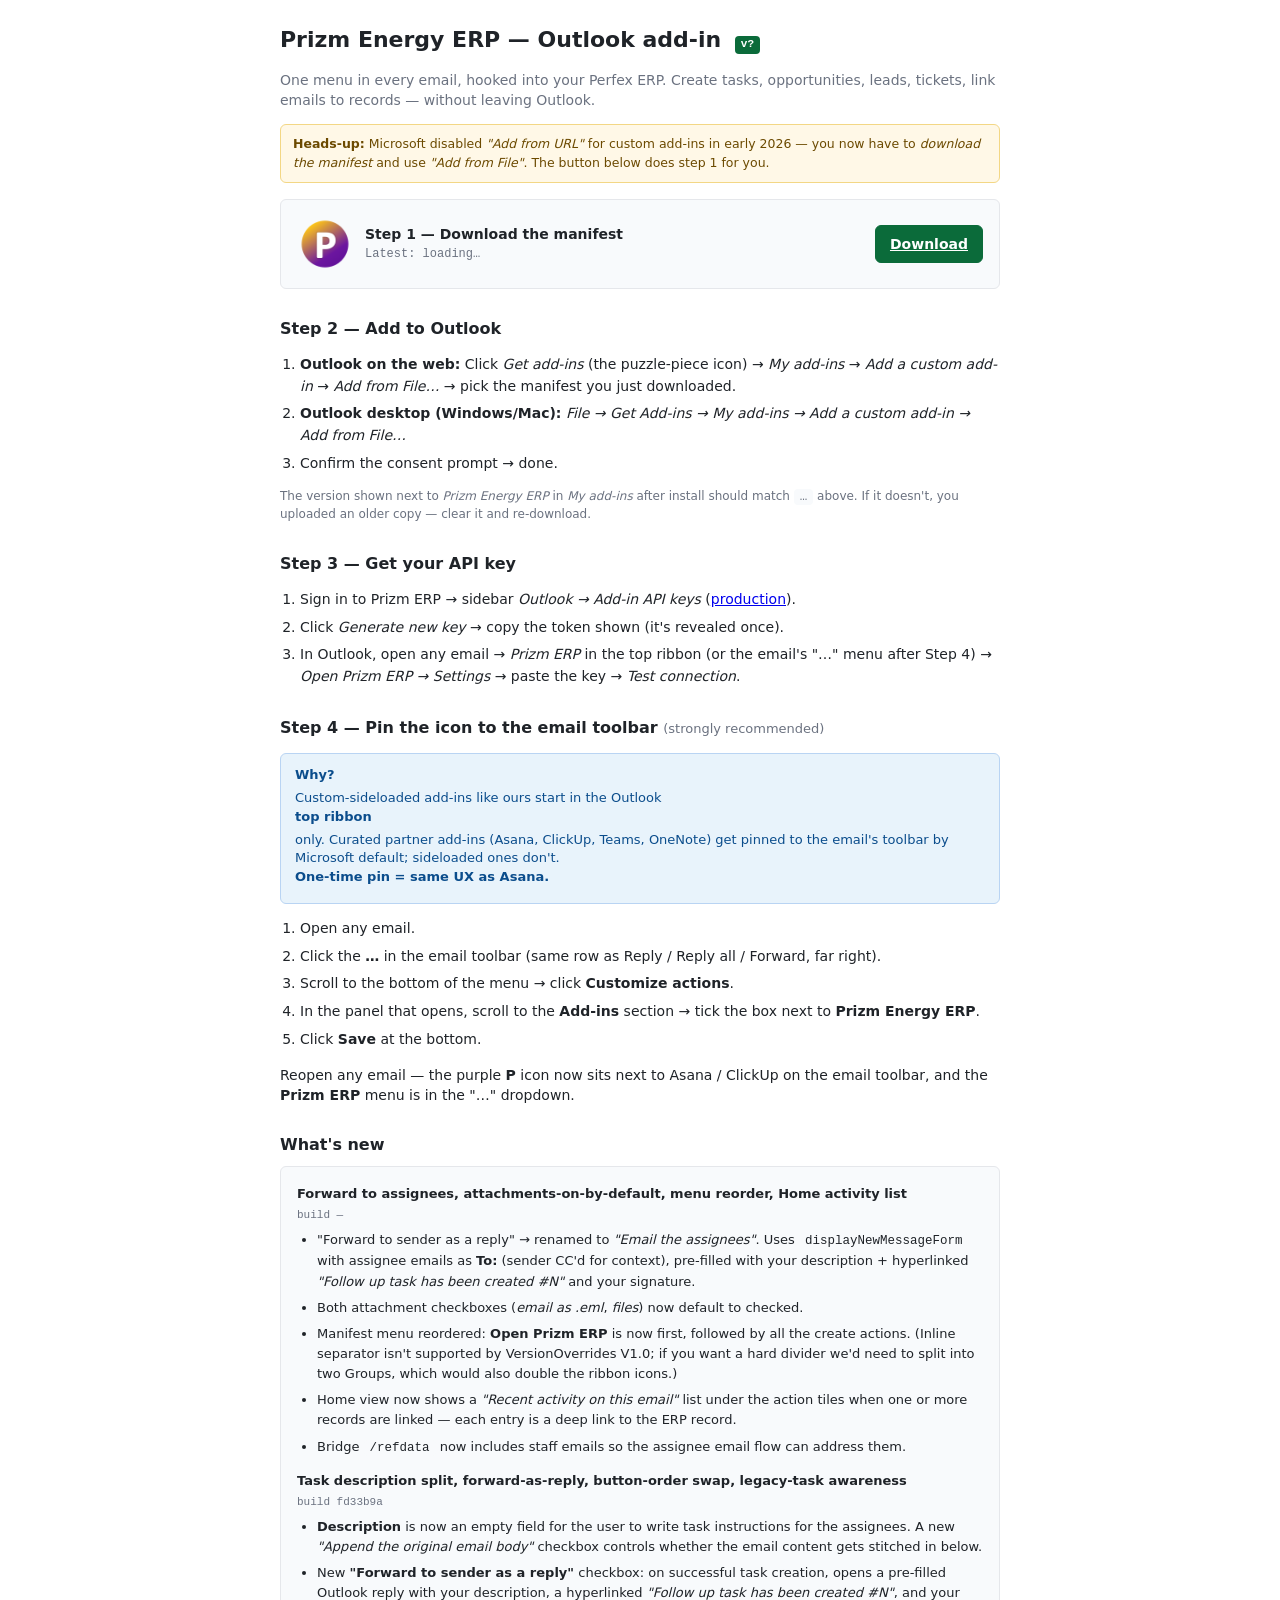
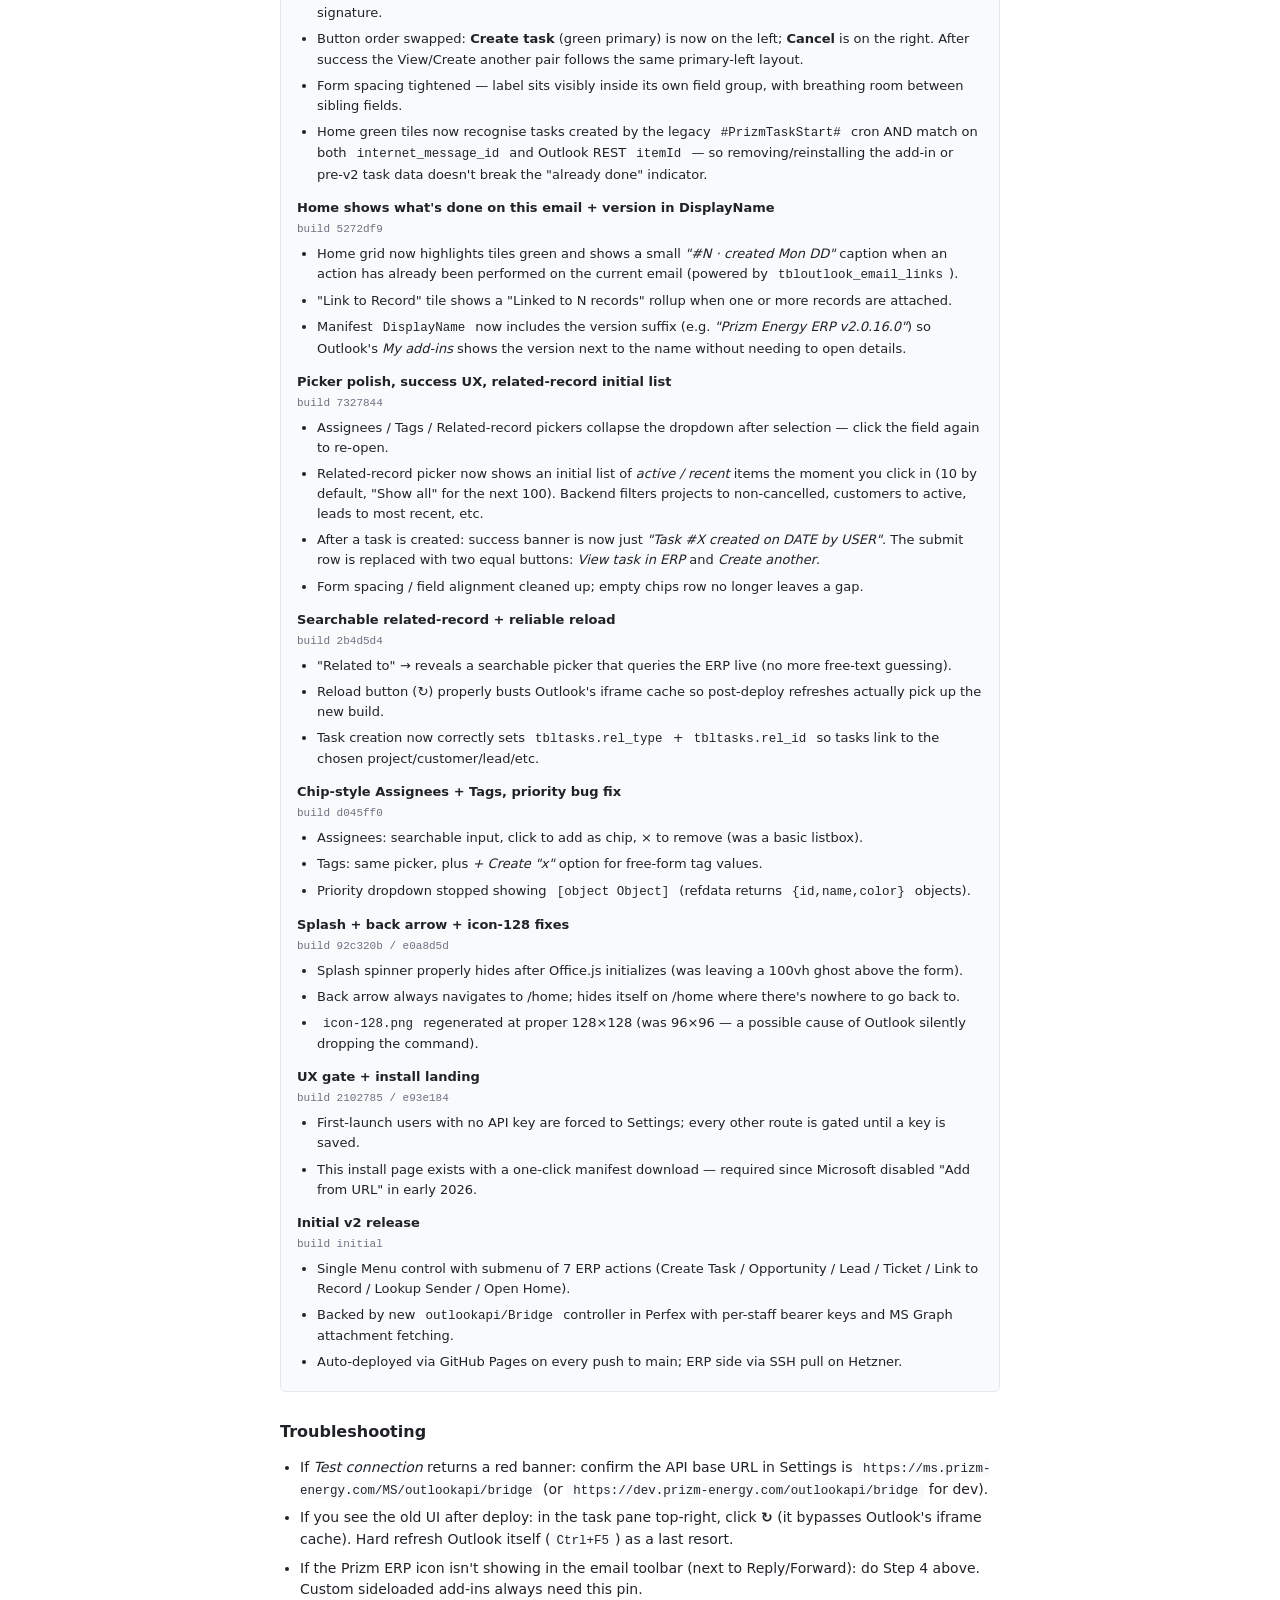
==== commit 616fbf81: "feat: forward-to-assignees, attachments-default-on, menu reorder, Home activity list - create-task: " ====
--- a/src/index.html
+++ b/src/index.html
@@ -123,8 +123,20 @@
   <div class="changelog">
 
     <div class="entry">
+      <h4>Forward to assignees, attachments-on-by-default, menu reorder, Home activity list</h4>
+      <div class="meta" id="latestBuildTag">build —</div>
+      <ul>
+        <li>"Forward to sender as a reply" → renamed to <em>"Email the assignees"</em>. Uses <code>displayNewMessageForm</code> with assignee emails as <strong>To:</strong> (sender CC'd for context), pre-filled with your description + hyperlinked <em>"Follow up task has been created #N"</em> and your signature.</li>
+        <li>Both attachment checkboxes (<em>email as .eml</em>, <em>files</em>) now default to checked.</li>
+        <li>Manifest menu reordered: <strong>Open Prizm ERP</strong> is now first, followed by all the create actions. (Inline separator isn't supported by VersionOverrides V1.0; if you want a hard divider we'd need to split into two Groups, which would also double the ribbon icons.)</li>
+        <li>Home view now shows a <em>"Recent activity on this email"</em> list under the action tiles when one or more records are linked — each entry is a deep link to the ERP record.</li>
+        <li>Bridge <code>/refdata</code> now includes staff emails so the assignee email flow can address them.</li>
+      </ul>
+    </div>
+
+    <div class="entry">
       <h4>Task description split, forward-as-reply, button-order swap, legacy-task awareness</h4>
-      <div class="meta" id="latestBuildTag">build —</div>
+      <div class="meta">build fd33b9a</div>
       <ul>
         <li><strong>Description</strong> is now an empty field for the user to write task instructions for the assignees. A new <em>"Append the original email body"</em> checkbox controls whether the email content gets stitched in below.</li>
         <li>New <strong>"Forward to sender as a reply"</strong> checkbox: on successful task creation, opens a pre-filled Outlook reply with your description, a hyperlinked <em>"Follow up task has been created #N"</em>, and your signature.</li>
--- a/src/styles/taskpane.css
+++ b/src/styles/taskpane.css
@@ -151,6 +151,37 @@
   .action-tile--done .action-tile__icon { color: #8fd6a8; }
 }
 
+/* ---------- Recent activity (Home, below the tiles) ---------- */
+.activity {
+  margin-top: 16px;
+  padding: 10px 12px;
+  background: var(--prizm-row);
+  border: 1px solid var(--prizm-border);
+  border-radius: var(--prizm-radius);
+}
+.activity__title {
+  margin: 0 0 8px;
+  font-size: 12.5px;
+  color: var(--prizm-muted);
+  font-weight: 600;
+  text-transform: uppercase;
+  letter-spacing: 0.5px;
+}
+.activity__list { list-style: none; margin: 0; padding: 0; }
+.activity__row {
+  display: flex; align-items: baseline; gap: 8px;
+  padding: 4px 0;
+  border-top: 1px solid var(--prizm-border);
+  font-size: 12.5px;
+}
+.activity__row:first-child { border-top: 0; }
+.activity__icon { color: var(--prizm-primary); min-width: 14px; text-align: center; }
+.activity__link {
+  flex: 1; color: var(--prizm-fg); text-decoration: none; font-weight: 500;
+}
+.activity__link:hover { color: var(--prizm-primary); text-decoration: underline; }
+.activity__when { font-size: 11px; color: var(--prizm-muted); white-space: nowrap; }
+
 /* ---------- Email context banner ---------- */
 .ctx {
   font-size: 11.5px;
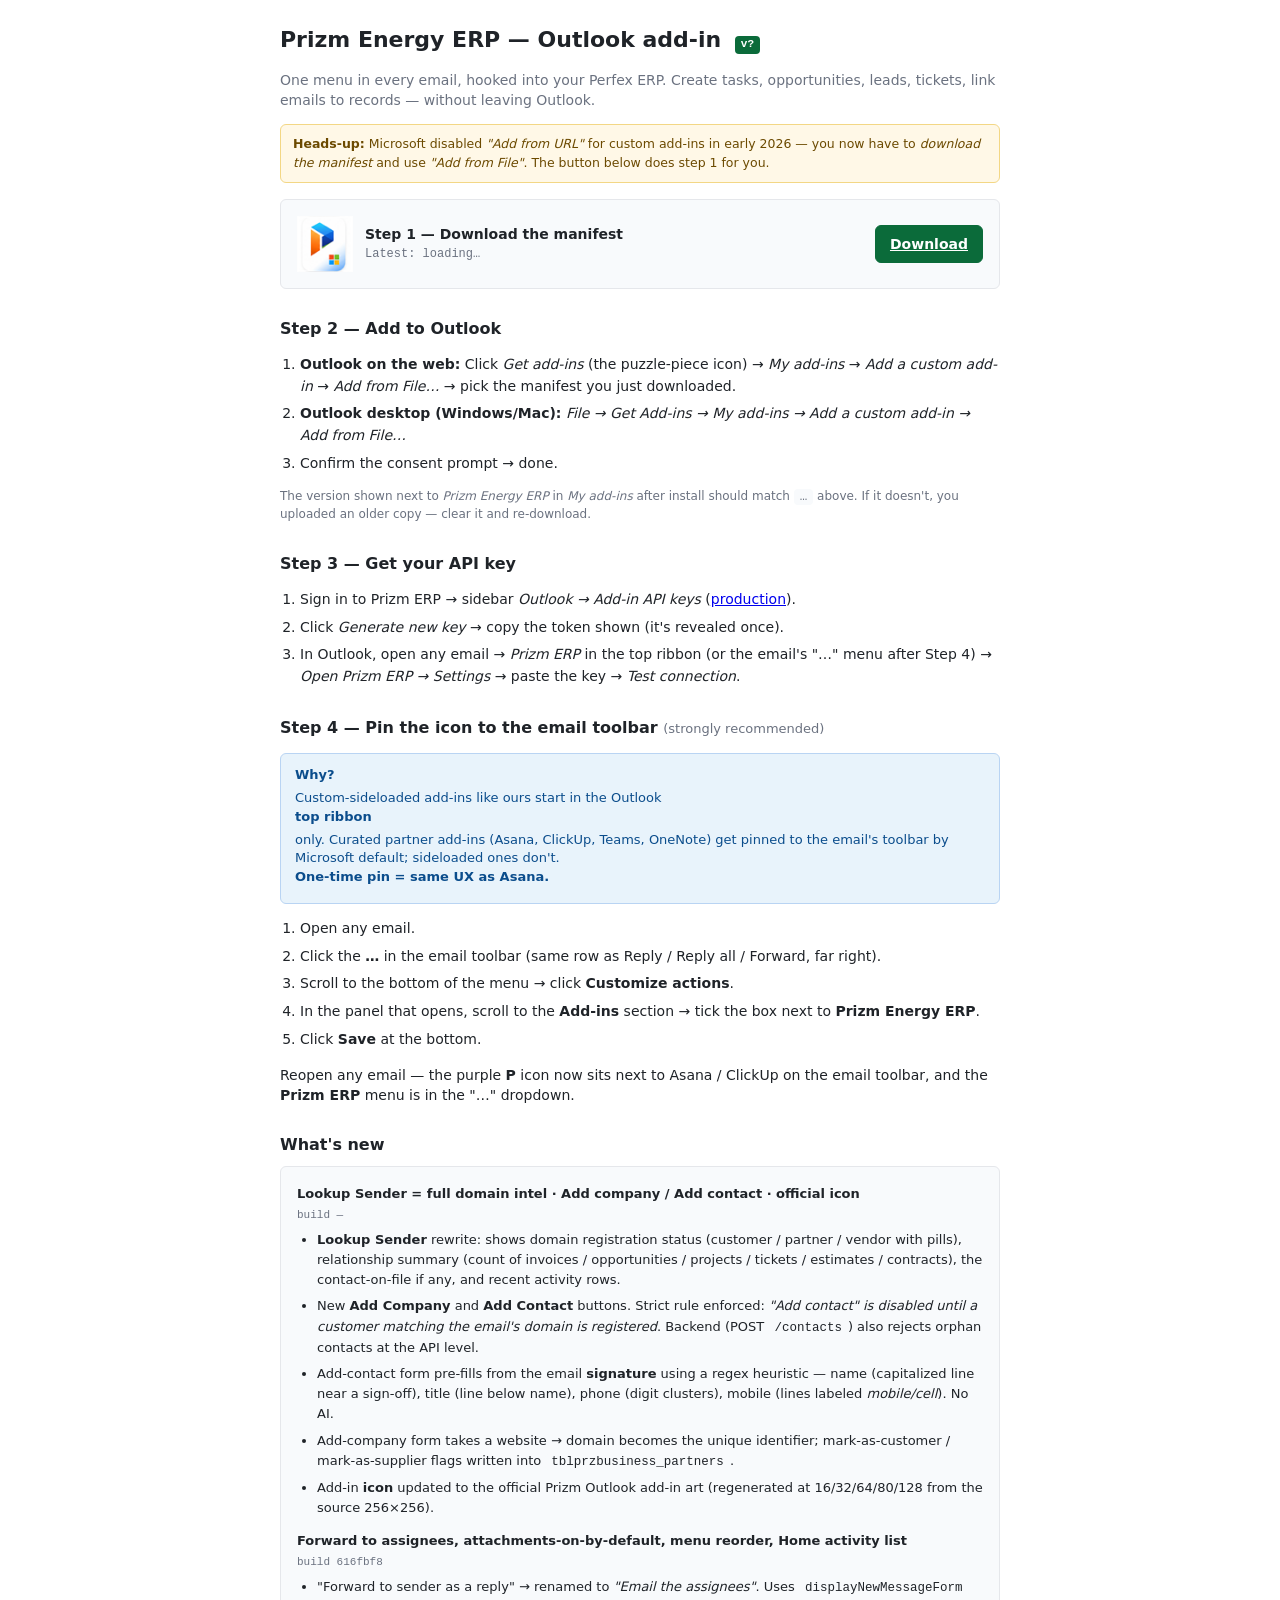
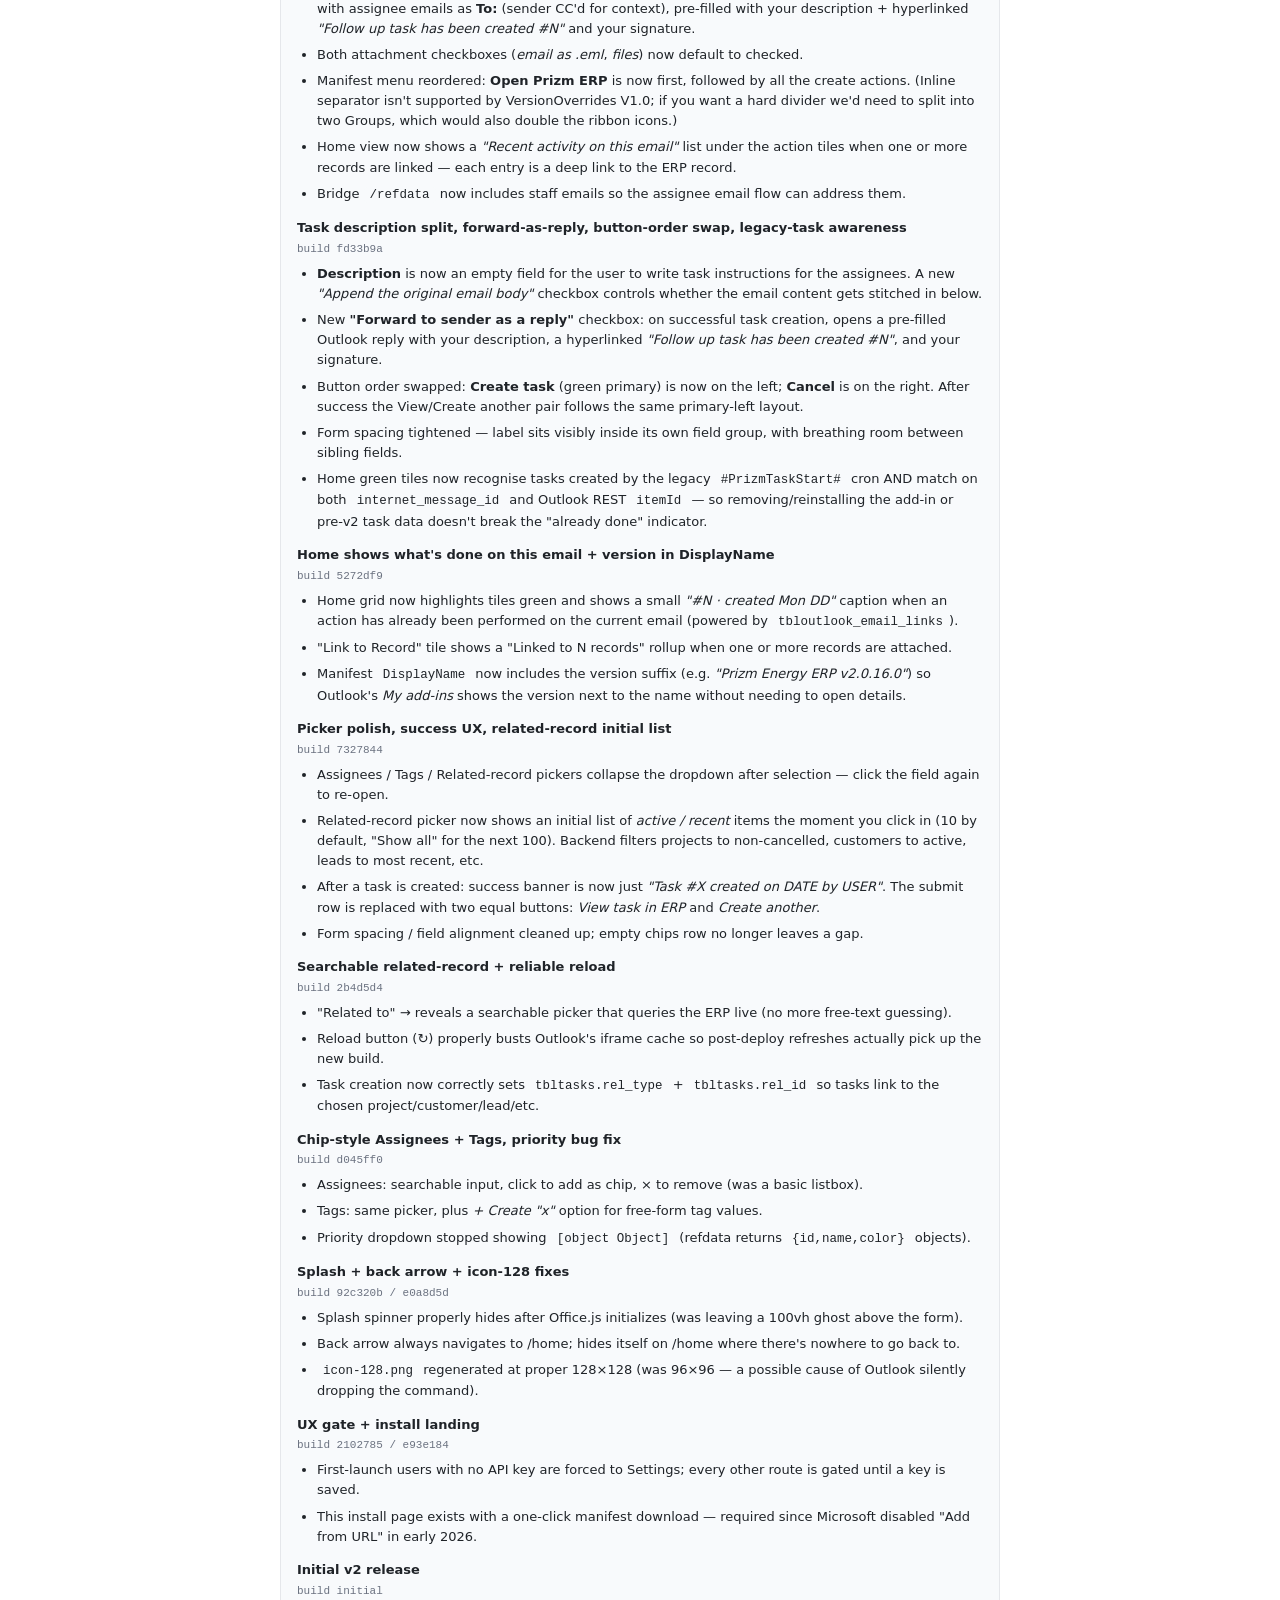
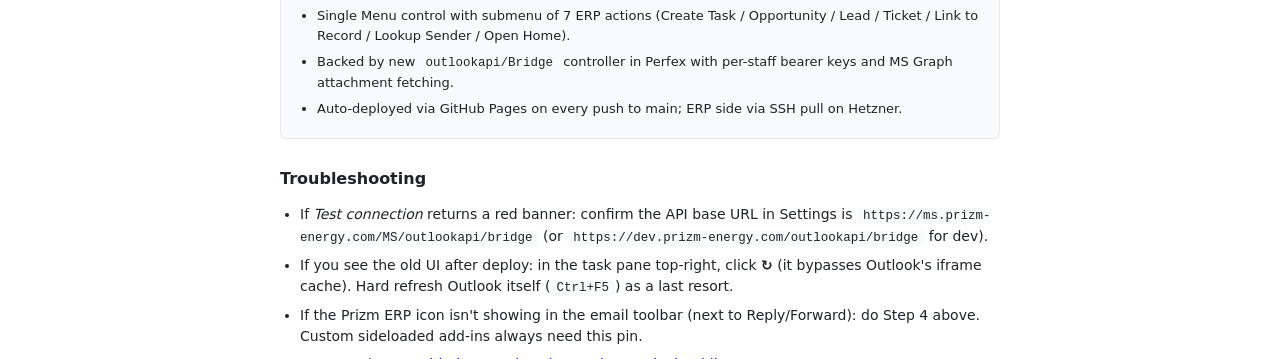
==== commit f8ca72b4: "feat: lookup-sender overhaul + Add Company/Contact + official icon - Official Prizm Outlook icon: sr" ====
--- a/src/index.html
+++ b/src/index.html
@@ -123,8 +123,20 @@
   <div class="changelog">
 
     <div class="entry">
+      <h4>Lookup Sender = full domain intel · Add company / Add contact · official icon</h4>
+      <div class="meta" id="latestBuildTag">build —</div>
+      <ul>
+        <li><strong>Lookup Sender</strong> rewrite: shows domain registration status (customer / partner / vendor with pills), relationship summary (count of invoices / opportunities / projects / tickets / estimates / contracts), the contact-on-file if any, and recent activity rows.</li>
+        <li>New <strong>Add Company</strong> and <strong>Add Contact</strong> buttons. Strict rule enforced: <em>"Add contact" is disabled until a customer matching the email's domain is registered</em>. Backend (POST <code>/contacts</code>) also rejects orphan contacts at the API level.</li>
+        <li>Add-contact form pre-fills from the email <strong>signature</strong> using a regex heuristic — name (capitalized line near a sign-off), title (line below name), phone (digit clusters), mobile (lines labeled <em>mobile/cell</em>). No AI.</li>
+        <li>Add-company form takes a website → domain becomes the unique identifier; mark-as-customer / mark-as-supplier flags written into <code>tblprzbusiness_partners</code>.</li>
+        <li>Add-in <strong>icon</strong> updated to the official Prizm Outlook add-in art (regenerated at 16/32/64/80/128 from the source 256×256).</li>
+      </ul>
+    </div>
+
+    <div class="entry">
       <h4>Forward to assignees, attachments-on-by-default, menu reorder, Home activity list</h4>
-      <div class="meta" id="latestBuildTag">build —</div>
+      <div class="meta">build 616fbf8</div>
       <ul>
         <li>"Forward to sender as a reply" → renamed to <em>"Email the assignees"</em>. Uses <code>displayNewMessageForm</code> with assignee emails as <strong>To:</strong> (sender CC'd for context), pre-filled with your description + hyperlinked <em>"Follow up task has been created #N"</em> and your signature.</li>
         <li>Both attachment checkboxes (<em>email as .eml</em>, <em>files</em>) now default to checked.</li>
--- a/src/styles/taskpane.css
+++ b/src/styles/taskpane.css
@@ -151,6 +151,34 @@
   .action-tile--done .action-tile__icon { color: #8fd6a8; }
 }
 
+/* ---------- Pills + KV grid (Lookup Sender) ---------- */
+.pill {
+  display: inline-block;
+  padding: 1px 8px;
+  font-size: 10.5px;
+  font-weight: 600;
+  border-radius: 10px;
+  text-transform: lowercase;
+  margin-left: 6px;
+  vertical-align: middle;
+}
+.pill--ok   { background: #e7f6ec; color: #0b6b3a; border: 1px solid #b6e2c4; }
+.pill--warn { background: #fff4d9; color: #8a5a00; border: 1px solid #f3d785; }
+.pill--info { background: #e7f0fb; color: #0b4d8c; border: 1px solid #b9d4f3; }
+@media (prefers-color-scheme: dark) {
+  .pill--ok   { background: #14301e; color: #8fd6a8; border-color: #2a5b3a; }
+  .pill--warn { background: #2b220c; color: #f5d27b; border-color: #614a14; }
+  .pill--info { background: #0c1f2e; color: #b6d4f4; border-color: #244a73; }
+}
+
+.kv-grid { display: grid; grid-template-columns: 1fr 1fr; gap: 4px 12px; }
+.kv { display: flex; justify-content: space-between; gap: 8px; font-size: 12px; }
+.kv__key   { color: var(--prizm-muted); text-transform: capitalize; }
+.kv__value { font-weight: 600; font-variant-numeric: tabular-nums; }
+
+.muted { color: var(--prizm-muted); font-size: 12px; }
+.mono  { font-family: var(--prizm-mono); font-size: 11.5px; color: var(--prizm-muted); }
+
 /* ---------- Recent activity (Home, below the tiles) ---------- */
 .activity {
   margin-top: 16px;
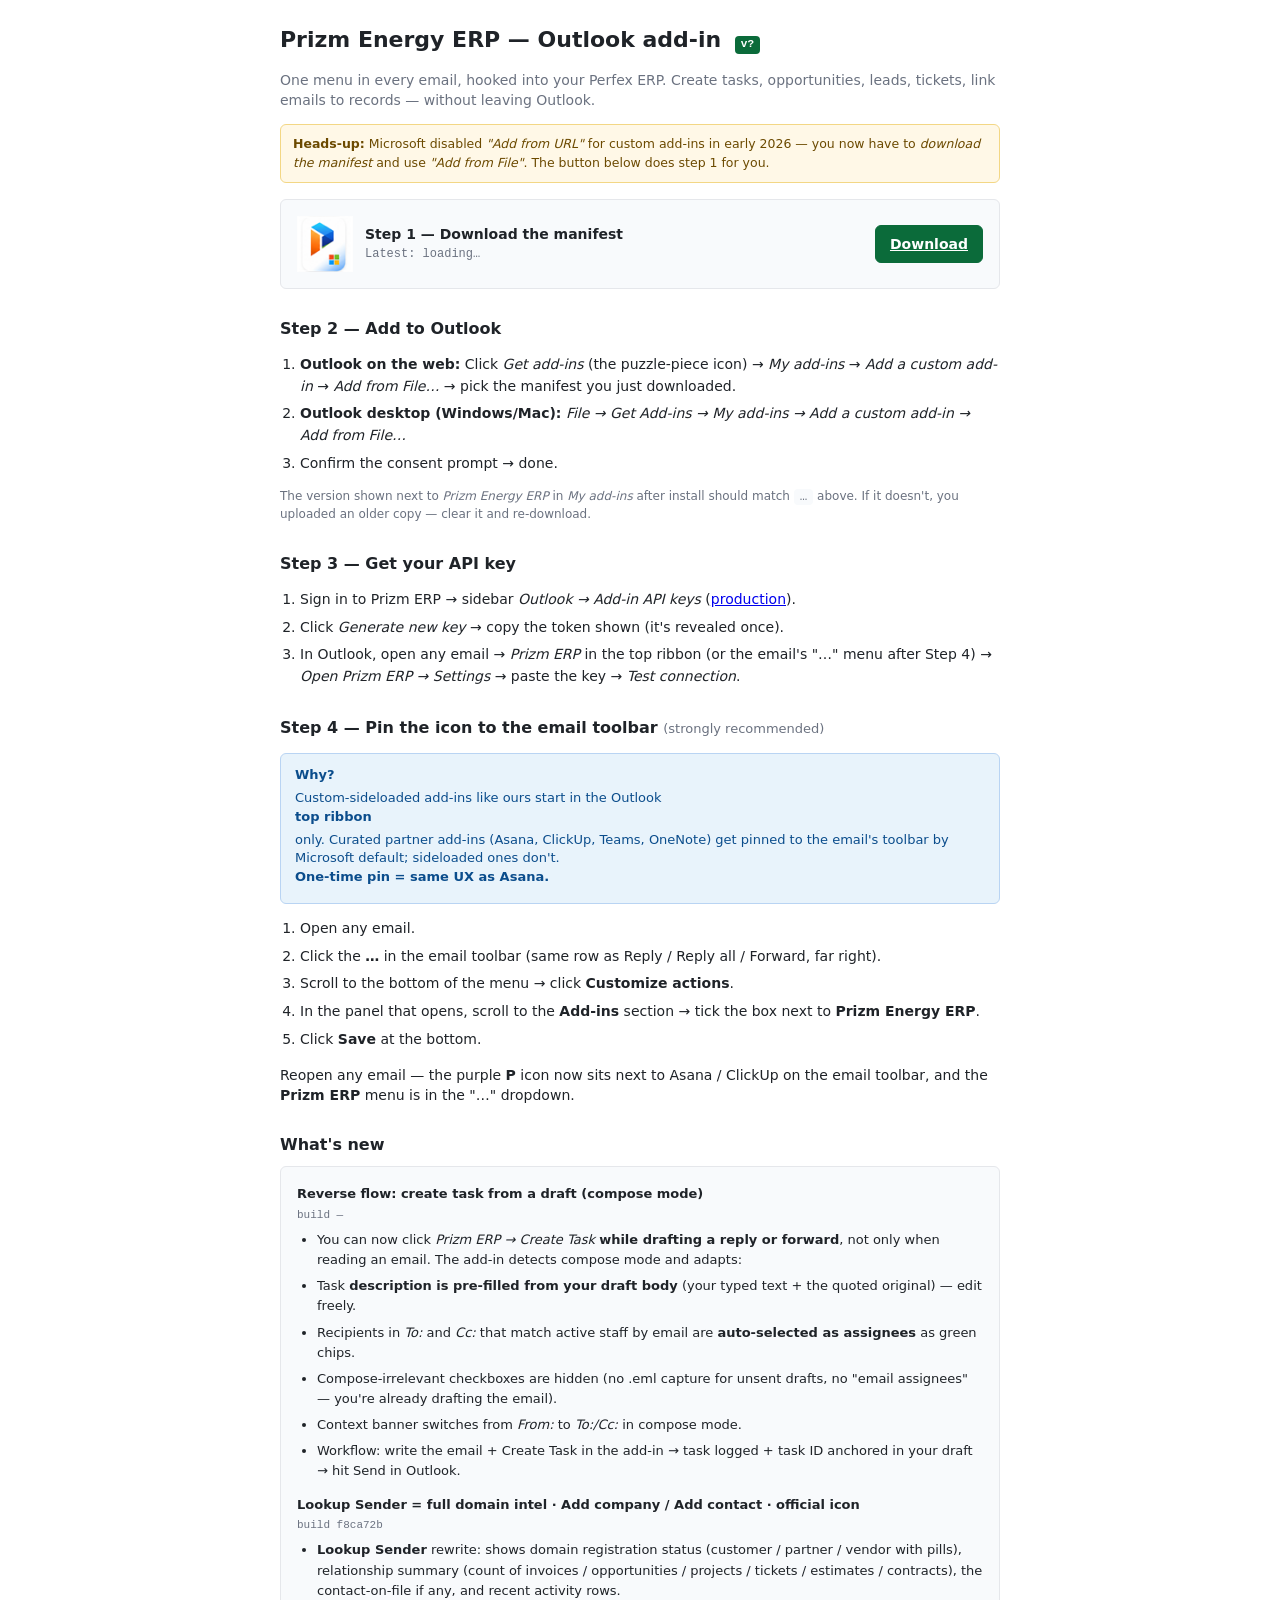
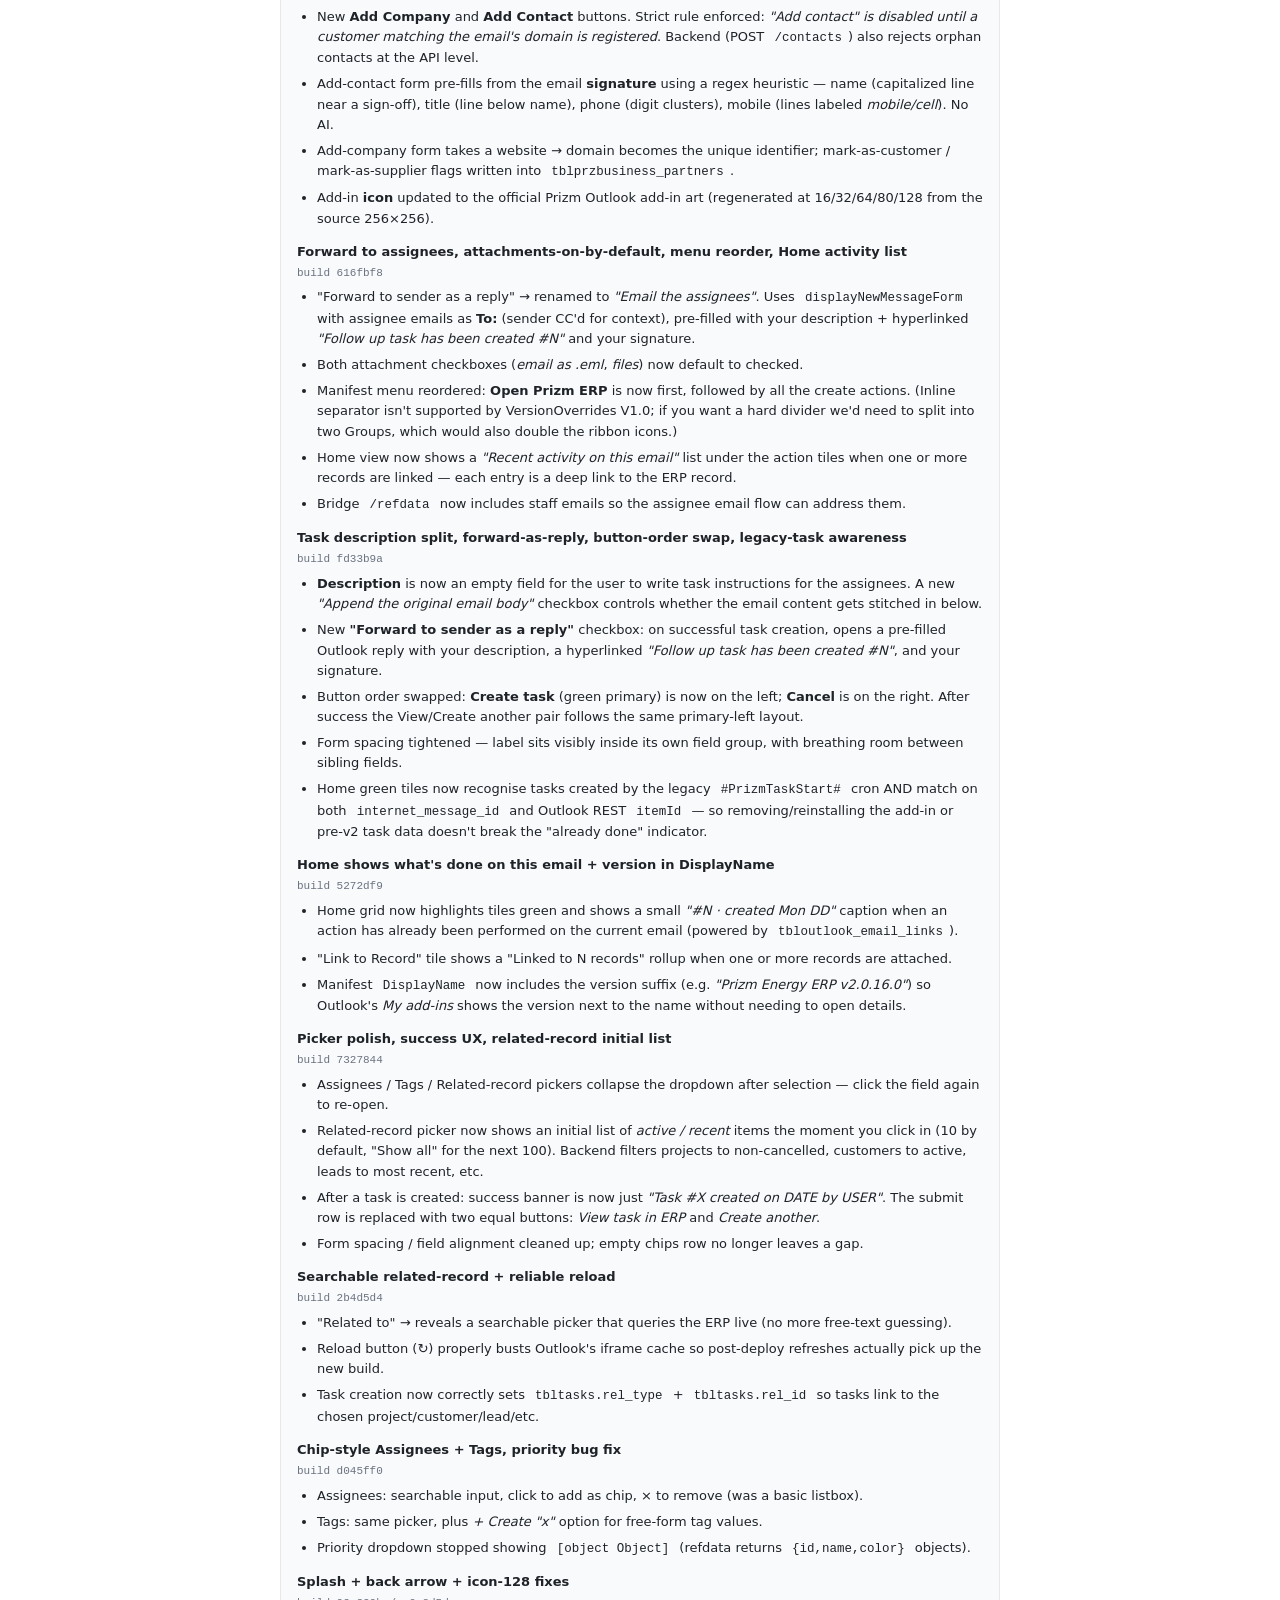
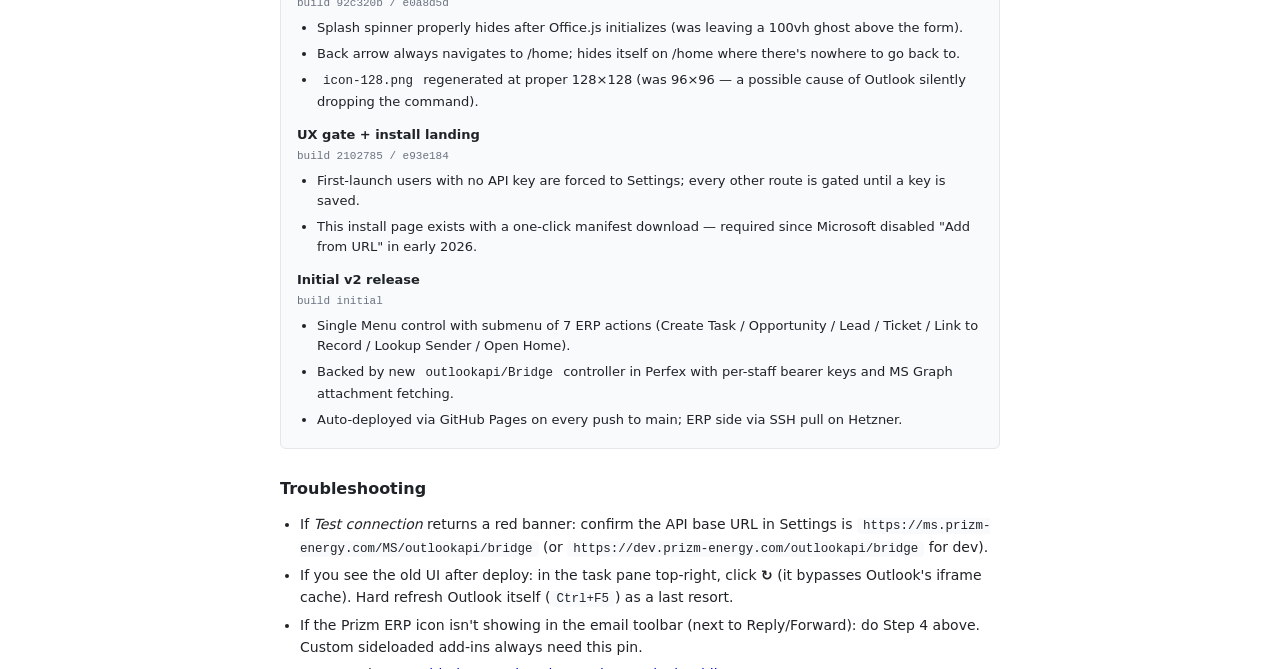
==== commit 91dac109: "feat: reverse flow — create task while drafting a reply/forward User asked for the inverse of the cu" ====
--- a/src/index.html
+++ b/src/index.html
@@ -123,8 +123,21 @@
   <div class="changelog">
 
     <div class="entry">
+      <h4>Reverse flow: create task from a draft (compose mode)</h4>
+      <div class="meta" id="latestBuildTag">build —</div>
+      <ul>
+        <li>You can now click <em>Prizm ERP → Create Task</em> <strong>while drafting a reply or forward</strong>, not only when reading an email. The add-in detects compose mode and adapts:</li>
+        <li>Task <strong>description is pre-filled from your draft body</strong> (your typed text + the quoted original) — edit freely.</li>
+        <li>Recipients in <em>To:</em> and <em>Cc:</em> that match active staff by email are <strong>auto-selected as assignees</strong> as green chips.</li>
+        <li>Compose-irrelevant checkboxes are hidden (no .eml capture for unsent drafts, no "email assignees" — you're already drafting the email).</li>
+        <li>Context banner switches from <em>From:</em> to <em>To:/Cc:</em> in compose mode.</li>
+        <li>Workflow: write the email + Create Task in the add-in → task logged + task ID anchored in your draft → hit Send in Outlook.</li>
+      </ul>
+    </div>
+
+    <div class="entry">
       <h4>Lookup Sender = full domain intel · Add company / Add contact · official icon</h4>
-      <div class="meta" id="latestBuildTag">build —</div>
+      <div class="meta">build f8ca72b</div>
       <ul>
         <li><strong>Lookup Sender</strong> rewrite: shows domain registration status (customer / partner / vendor with pills), relationship summary (count of invoices / opportunities / projects / tickets / estimates / contracts), the contact-on-file if any, and recent activity rows.</li>
         <li>New <strong>Add Company</strong> and <strong>Add Contact</strong> buttons. Strict rule enforced: <em>"Add contact" is disabled until a customer matching the email's domain is registered</em>. Backend (POST <code>/contacts</code>) also rejects orphan contacts at the API level.</li>
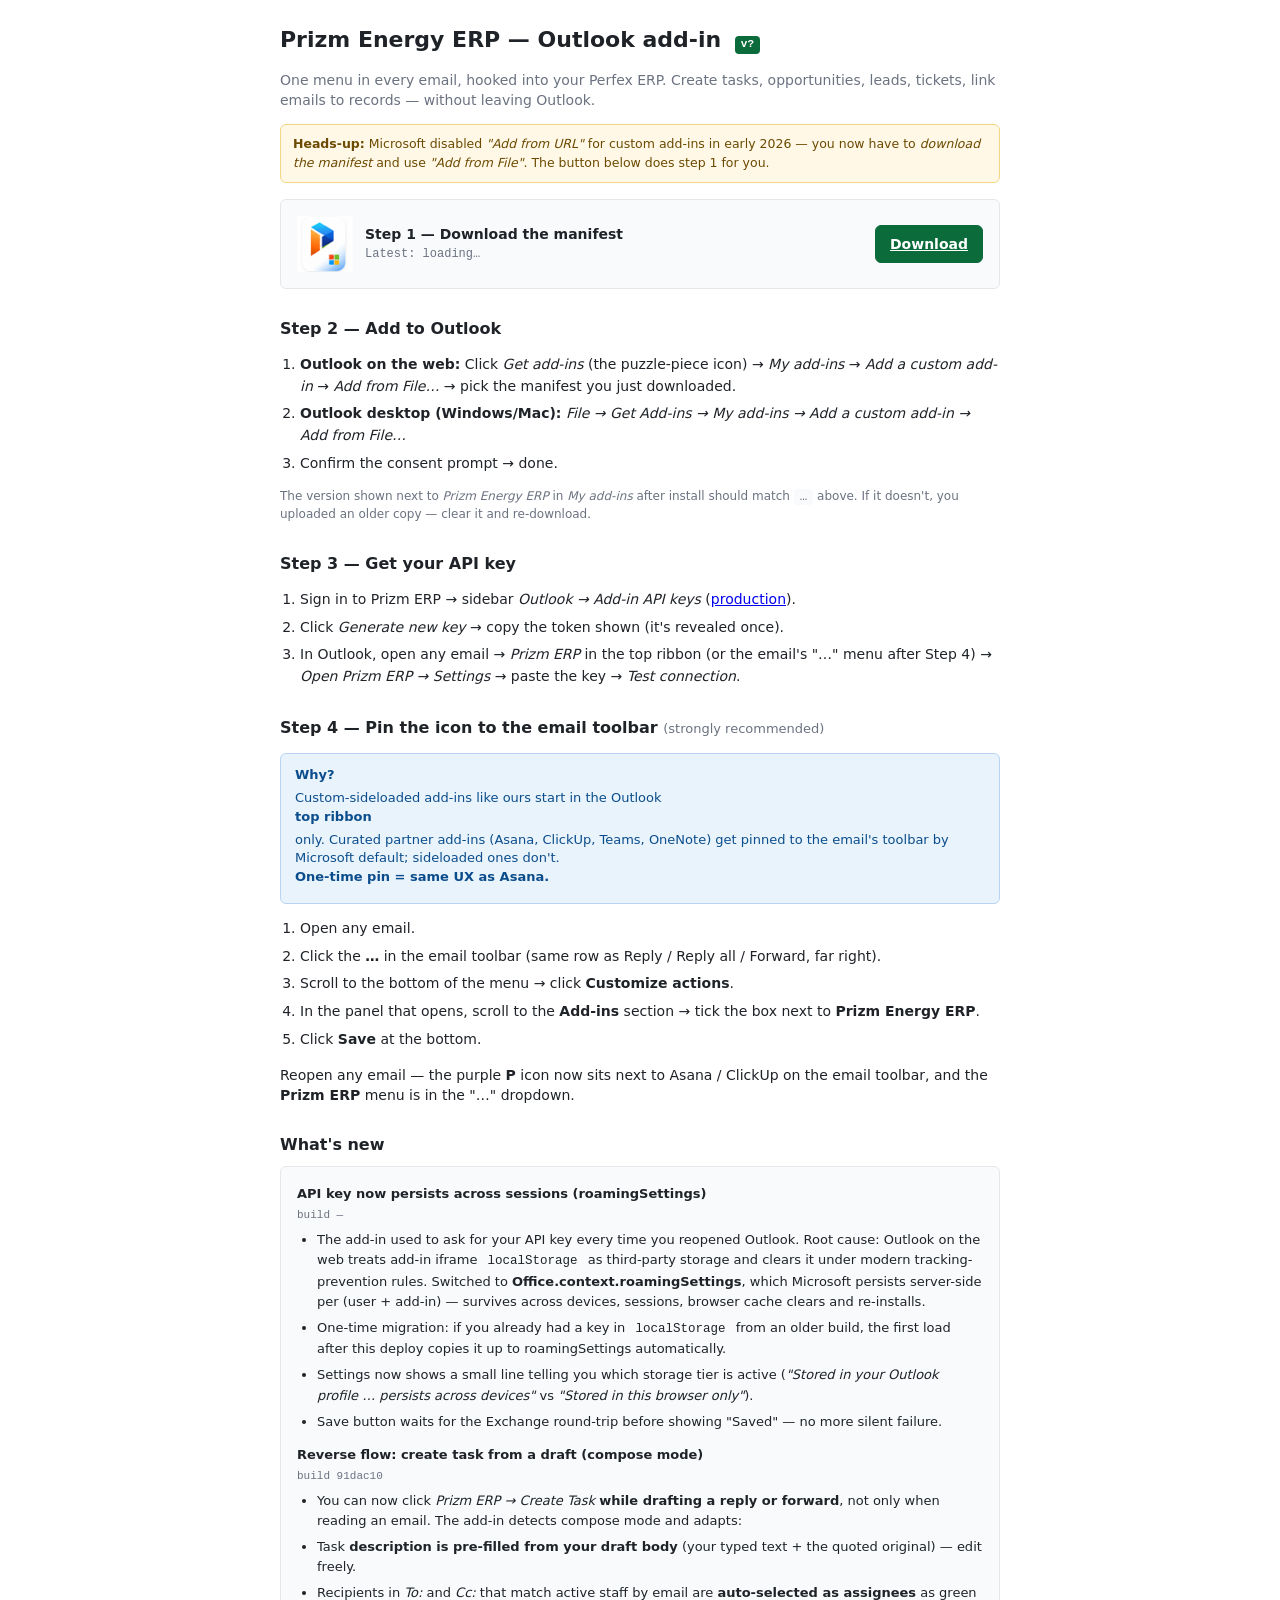
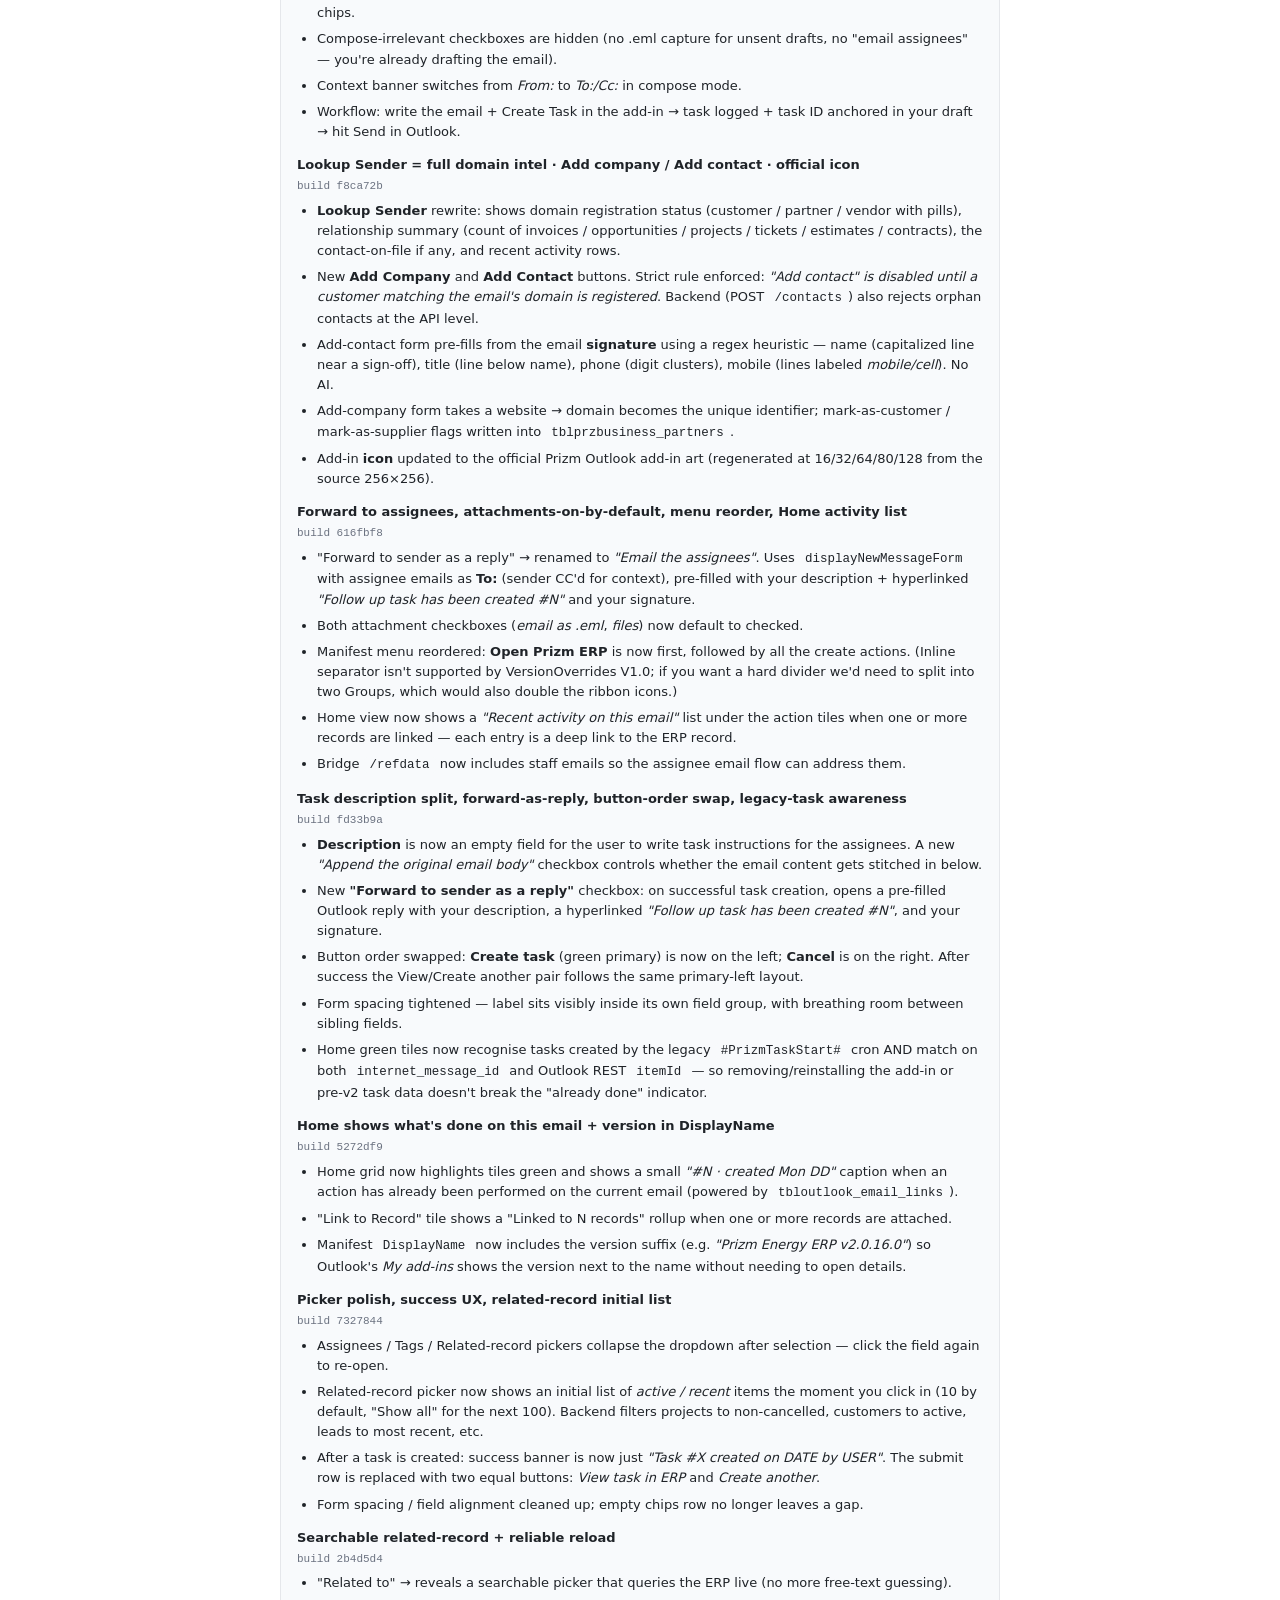
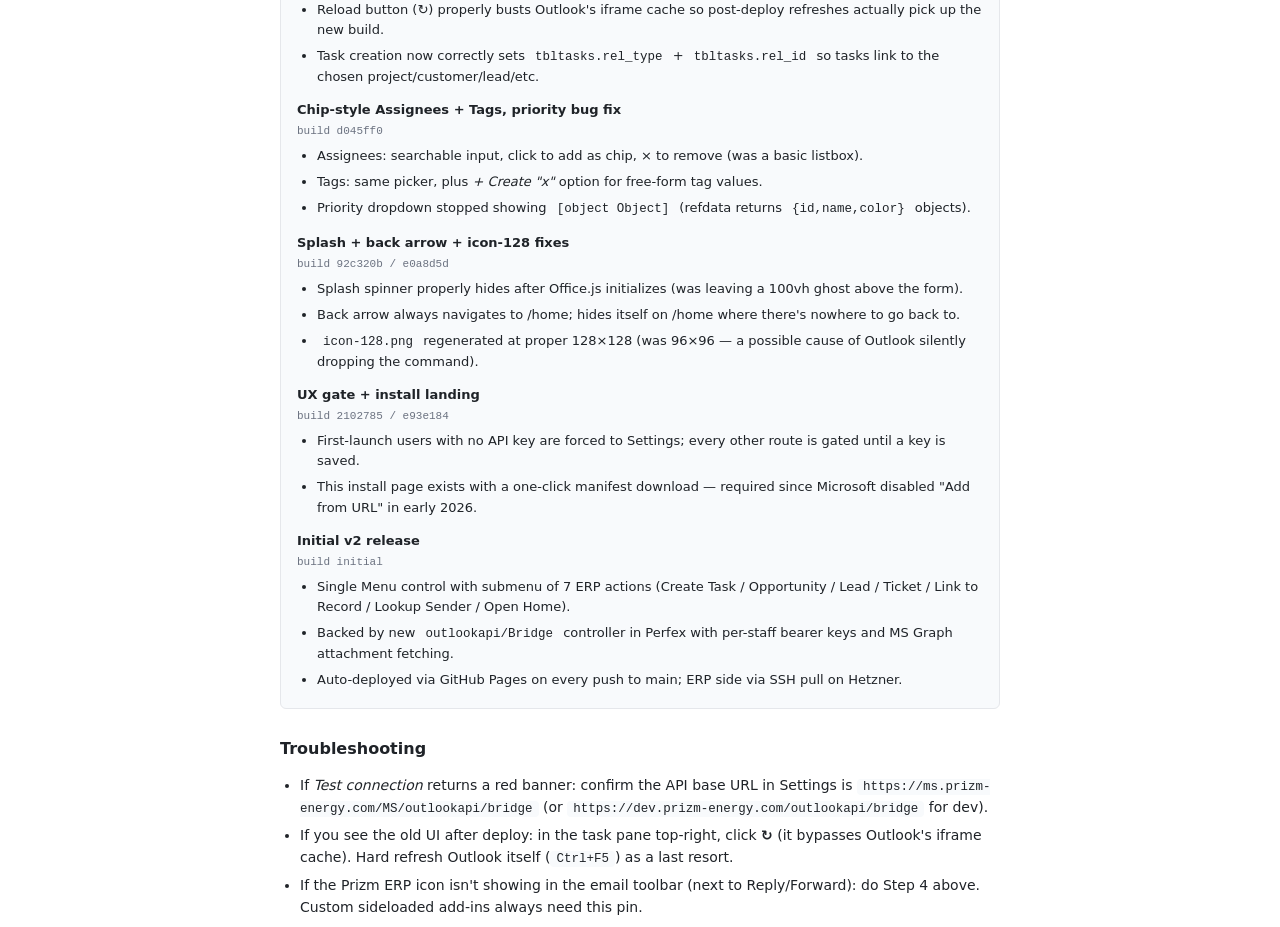
==== commit 40b6a588: "fix: API key persists via Office.roamingSettings (was lost on each session) User reported the API ke" ====
--- a/src/index.html
+++ b/src/index.html
@@ -123,8 +123,19 @@
   <div class="changelog">
 
     <div class="entry">
+      <h4>API key now persists across sessions (roamingSettings)</h4>
+      <div class="meta" id="latestBuildTag">build —</div>
+      <ul>
+        <li>The add-in used to ask for your API key every time you reopened Outlook. Root cause: Outlook on the web treats add-in iframe <code>localStorage</code> as third-party storage and clears it under modern tracking-prevention rules. Switched to <strong>Office.context.roamingSettings</strong>, which Microsoft persists server-side per (user + add-in) — survives across devices, sessions, browser cache clears and re-installs.</li>
+        <li>One-time migration: if you already had a key in <code>localStorage</code> from an older build, the first load after this deploy copies it up to roamingSettings automatically.</li>
+        <li>Settings now shows a small line telling you which storage tier is active (<em>"Stored in your Outlook profile … persists across devices"</em> vs <em>"Stored in this browser only"</em>).</li>
+        <li>Save button waits for the Exchange round-trip before showing "Saved" — no more silent failure.</li>
+      </ul>
+    </div>
+
+    <div class="entry">
       <h4>Reverse flow: create task from a draft (compose mode)</h4>
-      <div class="meta" id="latestBuildTag">build —</div>
+      <div class="meta">build 91dac10</div>
       <ul>
         <li>You can now click <em>Prizm ERP → Create Task</em> <strong>while drafting a reply or forward</strong>, not only when reading an email. The add-in detects compose mode and adapts:</li>
         <li>Task <strong>description is pre-filled from your draft body</strong> (your typed text + the quoted original) — edit freely.</li>
